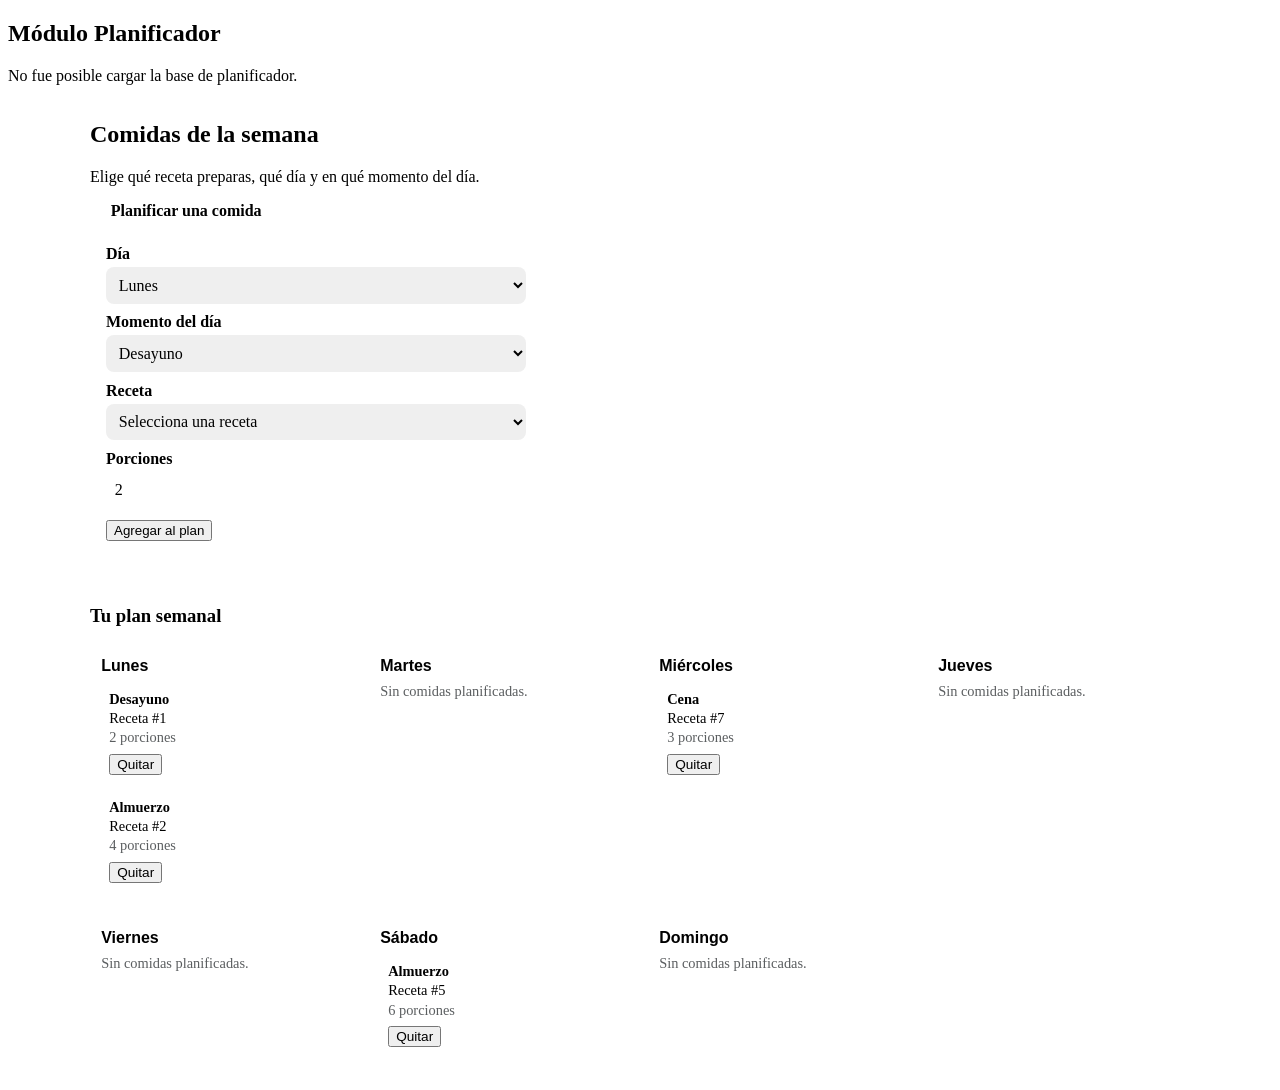
==== modulos/planificador/index.html @ 073b7c71 "feat(planificador): HU comida planificada con mock y servicio" ====
<!doctype html>
<html lang="es">
<head>
  <meta charset="utf-8">
  <meta name="viewport" content="width=device-width, initial-scale=1">
  <title>Sazón · Planificador</title>
  <link rel="stylesheet" href="../../assets/css/sazon.css">
  <link rel="stylesheet" href="planificador.css">
</head>
<body>
  <header data-layout="header"></header>
  <main class="contenedor pagina-modulo">
    <section class="bloque-modulo">
      <h1>Módulo Planificador</h1>
      <div id="planificador-estado" class="mensaje-estado" role="status"></div>
    </section>

    <!-- ===== G5-COM · ComidaPlanificada · inicio ===== -->
    <section class="bloque-modulo planificador" aria-labelledby="tituloComidas">
      <h2 id="tituloComidas">Comidas de la semana</h2>
      <p>Elige qué receta preparas, qué día y en qué momento del día.</p>

      <form id="formComida" class="planificador-form" novalidate>
        <fieldset>
          <legend>Planificar una comida</legend>

          <label for="diaSemana">Día</label>
          <select id="diaSemana" name="díaSemana" required></select>

          <label for="tipoComida">Momento del día</label>
          <select id="tipoComida" name="tipoComida" required></select>

          <label for="idReceta">Receta</label>
          <select id="idReceta" name="idReceta" required>
            <option value="">Selecciona una receta</option>
          </select>

          <label for="porciones">Porciones</label>
          <input id="porciones" name="porciones" type="number" min="1" max="20" value="2" required>

          <button type="submit">Agregar al plan</button>
          <p id="mensaje" class="planificador-mensaje" role="status" aria-live="polite"></p>
        </fieldset>
      </form>

      <h3 id="tituloSemana">Tu plan semanal</h3>
      <div id="semana" class="semana" aria-labelledby="tituloSemana"></div>
    </section>
    <!-- ===== G5-COM · ComidaPlanificada · fin ===== -->
  </main>
  <footer data-layout="footer"></footer>
  <script src="../../services/api.config.js"></script>
  <script src="../../assets/js/layout.js"></script>
  <script src="../../data/recetas.js"></script>
  <script src="../../data/planificador.js"></script>
  <script src="servicio.js"></script>
  <script src="comidaplanificada.servicio.js"></script>
  <script src="index.js"></script>
</body>
</html>
---- modulos/planificador/planificador.css ----
/* ===== G5-COM · ComidaPlanificada · inicio ===== */
.planificador {
  max-width: 1100px;
  margin: 0 auto;
  padding: 1rem;
}

.planificador-form fieldset {
  border: 1px solid var(--linea);
  border-radius: 10px;
  padding: 1rem;
  margin: 1rem 0;
  background: #fff;
  max-width: 420px;
}

.planificador-form legend {
  padding: 0 0.3rem;
  font-weight: 700;
}

.planificador-form label {
  display: block;
  margin: 0.6rem 0 0.25rem;
  font-weight: 600;
}

.planificador-form input,
.planificador-form select {
  width: 100%;
  border: 1px solid var(--linea);
  border-radius: 8px;
  padding: 0.55rem;
  font: inherit;
}

.planificador-form button {
  margin-top: 0.8rem;
}

.planificador-mensaje {
  min-height: 1.2rem;
  margin: 0.6rem 0 0;
  font-size: 0.9rem;
  color: var(--verde);
}

.planificador-mensaje-error {
  color: #b3261e;
}

.semana {
  display: grid;
  grid-template-columns: repeat(auto-fit, minmax(220px, 1fr));
  gap: 1rem;
  margin-top: 1rem;
}

.dia-card {
  background: #fff;
  border: 1px solid var(--linea);
  border-top: 4px solid var(--verde);
  border-radius: 10px;
  padding: 0.7rem;
}

.dia-card h3 {
  margin: 0 0 0.5rem;
  font-family: "Poppins", sans-serif;
  font-size: 1rem;
}

.dia-vacio {
  margin: 0;
  font-size: 0.9rem;
  color: #5b5e60;
}

.comidas-lista {
  list-style: none;
  margin: 0;
  padding: 0;
  display: grid;
  gap: 0.5rem;
}

.comida-item {
  display: grid;
  gap: 0.15rem;
  padding: 0.5rem;
  background: var(--crema-2);
  border-radius: 8px;
  font-size: 0.9rem;
}

.comida-porciones {
  color: #5b5e60;
}

.comida-quitar {
  justify-self: start;
  margin-top: 0.3rem;
  font-size: 0.85rem;
}

/* ===== G5-COM · ComidaPlanificada · fin ===== */
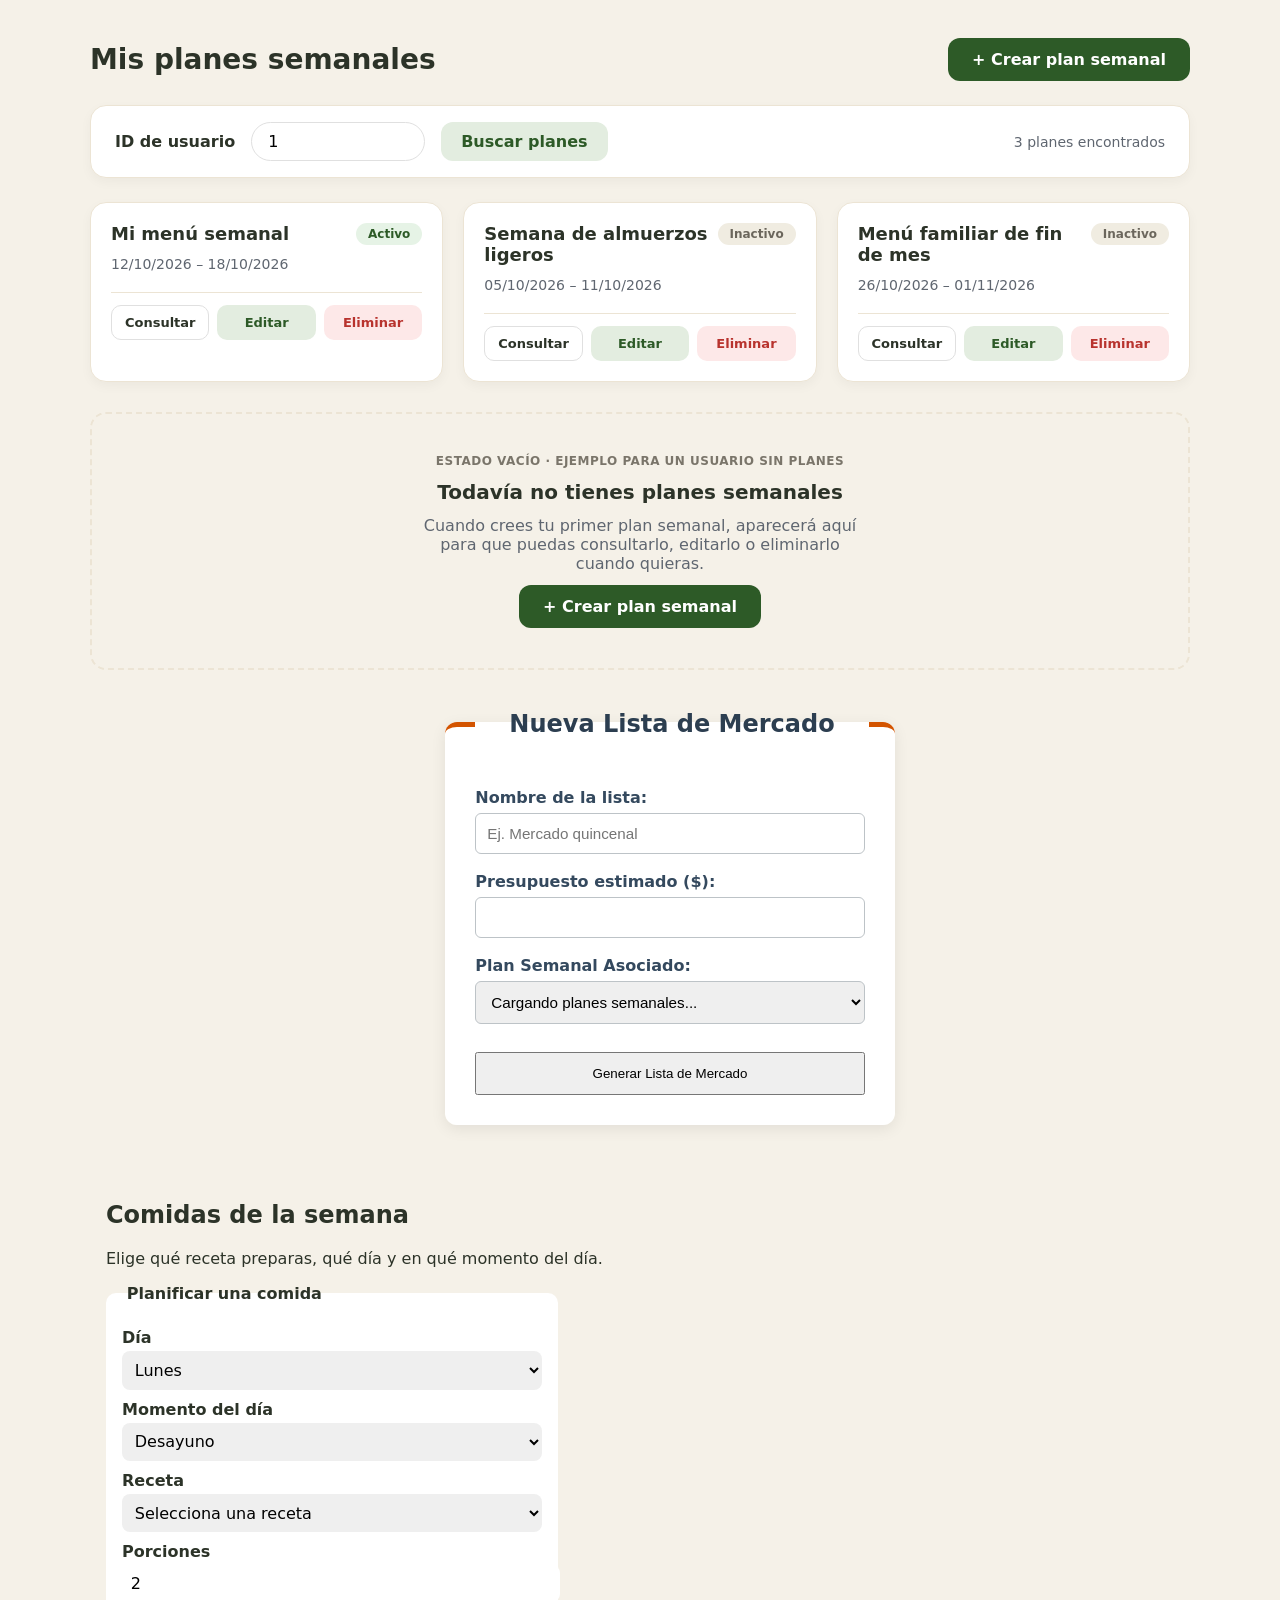
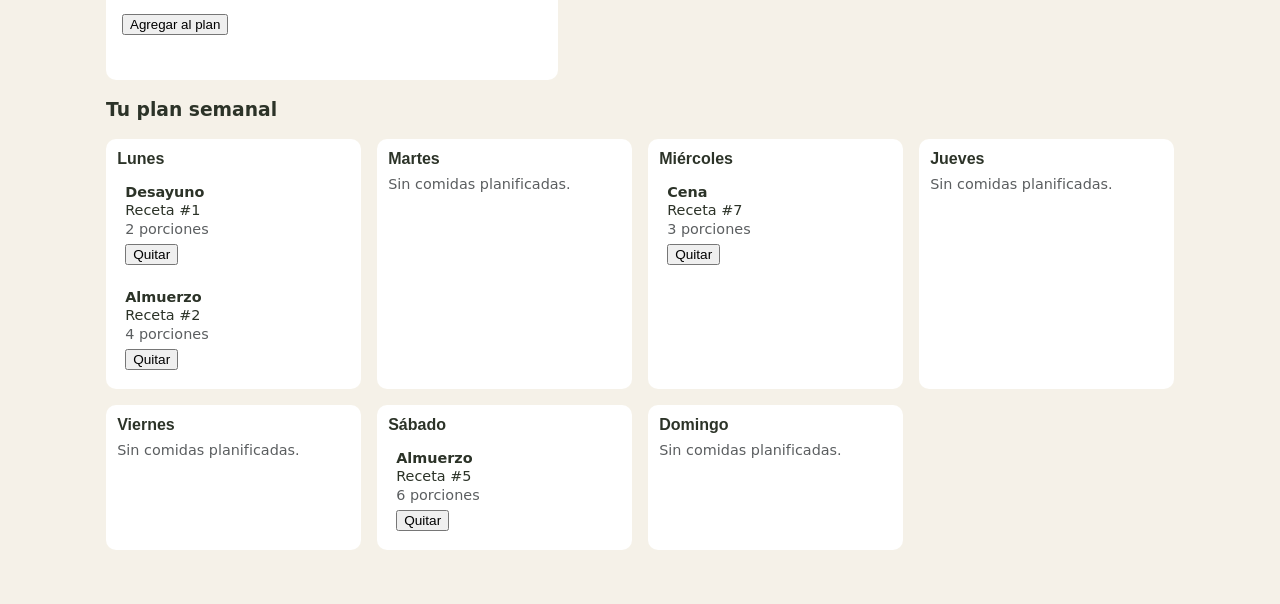
==== commit 9b237b58: "Merge remote-tracking branch 'origin/develop' into feature/planificador/hu-g5-com-f01-comida-planifi" ====
--- a/modulos/planificador/index.html
+++ b/modulos/planificador/index.html
@@ -1,19 +1,121 @@
-<!doctype html>
+<!DOCTYPE html>
 <html lang="es">
 <head>
-  <meta charset="utf-8">
-  <meta name="viewport" content="width=device-width, initial-scale=1">
+  <meta charset="UTF-8">
+  <meta name="viewport" content="width=device-width, initial-scale=1.0">
   <title>Sazón · Planificador</title>
   <link rel="stylesheet" href="../../assets/css/sazon.css">
   <link rel="stylesheet" href="planificador.css">
+  <link rel="stylesheet" href="PlanSemanal.css">
 </head>
 <body>
   <header data-layout="header"></header>
-  <main class="contenedor pagina-modulo">
-    <section class="bloque-modulo">
-      <h1>Módulo Planificador</h1>
-      <div id="planificador-estado" class="mensaje-estado" role="status"></div>
+
+  <main class="contenedor pagina-modulo planificador-pagina">
+    <div class="planificador-encabezado">
+      <h1>Mis planes semanales</h1>
+      <button id="planificador-btn-crear" class="btn btn-primario planificador-btn-primario" type="button">
+        + Crear plan semanal
+      </button>
+    </div>
+
+    <!-- Filtro por ID de usuario (listarPorIdUsuario) -->
+    <form id="planificador-form-filtro" class="bloque-modulo planificador-filtro" novalidate>
+      <fieldset class="planificador-fieldset">
+        <legend class="planificador-solo-lectores">Buscar planes por usuario</legend>
+        <div class="planificador-filtro-fila">
+          <label for="planificador-filtro-idusuario" class="planificador-filtro-etiqueta">ID de usuario</label>
+          <input
+            id="planificador-filtro-idusuario"
+            name="idUsuario"
+            type="number"
+            min="1"
+            step="1"
+            value="1"
+            placeholder="Ej: 1"
+            aria-describedby="planificador-error-filtro"
+          />
+          <button id="planificador-btn-buscar" class="btn planificador-btn-buscar" type="submit">Buscar planes</button>
+          <span id="planificador-contador" class="planificador-contador" role="status"></span>
+        </div>
+        <p id="planificador-error-filtro" class="planificador-error" role="alert"></p>
+      </fieldset>
+    </form>
+
+    <!-- Lista de planes -->
+    <div id="planificador-lista" class="planificador-grid"></div>
+
+    <!-- Estado vacío -->
+    <section id="planificador-vacio" class="bloque-modulo planificador-estado-vacio" aria-labelledby="planificador-vacio-titulo">
+      <span class="planificador-estado-vacio-etiqueta">ESTADO VACÍO · EJEMPLO PARA UN USUARIO SIN PLANES</span>
+      <h2 id="planificador-vacio-titulo" class="planificador-estado-vacio-titulo">Todavía no tienes planes semanales</h2>
+      <p>
+        Cuando crees tu primer plan semanal, aparecerá aquí para que puedas
+        consultarlo, editarlo o eliminarlo cuando quieras.
+      </p>
+      <button id="planificador-btn-crear-vacio" class="btn btn-primario planificador-btn-primario" type="button">
+        + Crear plan semanal
+      </button>
     </section>
+    <!-- ===== G5-LIS · inicio ===== -->
+
+<section class="bloque-modulo listamercado-contenedor">
+
+    <form id="listamercado-form">
+
+        <fieldset class="listamercado-fieldset">
+
+            <legend class="listamercado-legend">Nueva Lista de Mercado</legend>
+
+
+
+            <div class="listamercado-grupo-form">
+
+                <label for="listamercado-nombre" class="listamercado-label">Nombre de la lista:</label>
+
+                <input type="text" id="listamercado-nombre" name="nombre" required placeholder="Ej. Mercado quincenal" class="listamercado-input">
+
+            </div>
+
+
+
+            <div class="listamercado-grupo-form">
+
+                <label for="listamercado-presupuesto" class="listamercado-label">Presupuesto estimado ($):</label>
+
+                <input type="number" id="listamercado-presupuesto" name="presupuesto" required min="0" step="1000" class="listamercado-input">
+
+            </div>
+
+
+
+            <div class="listamercado-grupo-form">
+
+                <label for="listamercado-idPlanSemanal" class="listamercado-label">Plan Semanal Asociado:</label>
+
+                <select id="listamercado-idPlanSemanal" name="idPlanSemanal" required class="listamercado-select">
+
+                    <option value="">Cargando planes semanales...</option>
+
+                </select>
+
+            </div>
+
+
+
+            <button type="submit" class="btn btn-primario listamercado-btn">Generar Lista de Mercado</button>
+
+        </fieldset>
+
+    </form>
+
+    
+
+    <div id="listamercado-mensaje" class="listamercado-oculto"></div>
+
+</section>
+
+<!-- ===== G5-LIS · fin ===== --> 
 
     <!-- ===== G5-COM · ComidaPlanificada · inicio ===== -->
     <section class="bloque-modulo planificador" aria-labelledby="tituloComidas">
@@ -47,8 +149,102 @@
       <div id="semana" class="semana" aria-labelledby="tituloSemana"></div>
     </section>
     <!-- ===== G5-COM · ComidaPlanificada · fin ===== -->
+
+    <!-- Crear / editar plan -->
+    <dialog id="planificador-modal-plan" class="planificador-modal" aria-labelledby="planificador-modal-titulo">
+      <form id="planificador-form-plan" novalidate>
+        <h2 id="planificador-modal-titulo" class="planificador-modal-titulo">Crear plan semanal</h2>
+        <input type="hidden" id="planificador-id" name="id" />
+
+        <fieldset class="planificador-fieldset">
+          <legend class="planificador-legend">Datos del plan semanal</legend>
+
+          <div class="planificador-grupo">
+            <label for="planificador-idusuario">ID de usuario <span aria-hidden="true">*</span></label>
+            <input
+              id="planificador-idusuario"
+              name="idUsuario"
+              type="number"
+              min="1"
+              step="1"
+              placeholder="Ej: 1"
+              required
+              aria-describedby="planificador-error-idusuario"
+            />
+            <p id="planificador-error-idusuario" class="planificador-error" role="alert"></p>
+          </div>
+
+          <div class="planificador-grupo">
+            <label for="planificador-nombre">Nombre del plan <span aria-hidden="true">*</span></label>
+            <input
+              id="planificador-nombre"
+              name="nombre"
+              type="text"
+              placeholder="Ej: Mi menú semanal"
+              required
+              aria-describedby="planificador-error-nombre"
+            />
+            <p id="planificador-error-nombre" class="planificador-error" role="alert"></p>
+          </div>
+
+          <div class="planificador-fila">
+            <div class="planificador-grupo">
+              <label for="planificador-fecha-inicio">Fecha de inicio <span aria-hidden="true">*</span></label>
+              <input
+                id="planificador-fecha-inicio"
+                name="fechaInicio"
+                type="date"
+                required
+                aria-describedby="planificador-error-fecha-inicio"
+              />
+              <p id="planificador-error-fecha-inicio" class="planificador-error" role="alert"></p>
+            </div>
+            <div class="planificador-grupo">
+              <label for="planificador-fecha-fin">Fecha de finalización <span aria-hidden="true">*</span></label>
+              <input
+                id="planificador-fecha-fin"
+                name="fechaFin"
+                type="date"
+                required
+                aria-describedby="planificador-error-fecha-fin"
+              />
+              <p id="planificador-error-fecha-fin" class="planificador-error" role="alert"></p>
+            </div>
+          </div>
+
+          <div class="planificador-grupo">
+            <label for="planificador-activo">Estado del plan <span aria-hidden="true">*</span></label>
+            <select id="planificador-activo" name="activo" required aria-describedby="planificador-error-activo">
+              <option value="true">Activo</option>
+              <option value="false">Inactivo</option>
+            </select>
+            <p id="planificador-error-activo" class="planificador-error" role="alert"></p>
+          </div>
+        </fieldset>
+
+        <div class="planificador-modal-acciones">
+          <button id="planificador-btn-cancelar" class="btn planificador-btn-secundario" type="button">Cancelar</button>
+          <button id="planificador-btn-guardar" class="btn btn-primario planificador-btn-primario" type="submit">Guardar plan</button>
+        </div>
+      </form>
+    </dialog>
+
+    <!-- Consultar plan -->
+    <dialog id="planificador-modal-detalle" class="planificador-modal" aria-labelledby="planificador-modal-detalle-titulo">
+      <h2 id="planificador-modal-detalle-titulo" class="planificador-modal-titulo">Detalle del plan semanal</h2>
+      <dl id="planificador-detalle" class="planificador-detalle"></dl>
+      <div class="planificador-modal-acciones">
+        <button id="planificador-btn-cerrar-detalle" class="btn planificador-btn-secundario" type="button">Cerrar</button>
+      </div>
+    </dialog>
+
+    <!-- Mensajes -->
+    <div id="planificador-mensaje-exito" class="planificador-alerta-exito" role="status" aria-live="polite"></div>
+    <div id="planificador-mensaje-error" class="planificador-alerta-error" role="alert"></div>
   </main>
+
   <footer data-layout="footer"></footer>
+
   <script src="../../services/api.config.js"></script>
   <script src="../../assets/js/layout.js"></script>
   <script src="../../data/recetas.js"></script>
--- a/modulos/planificador/planificador.css
+++ b/modulos/planificador/planificador.css
@@ -103,4 +103,100 @@
   font-size: 0.85rem;
 }
 
-/* ===== G5-COM · ComidaPlanificada · fin ===== */+/* ===== G5-COM · ComidaPlanificada · fin ===== */
+
+/* ===== G5-LIS · inicio ===== */
+
+.listamercado-contenedor {
+    display: flex;
+    justify-content: center;
+    align-items: center;
+    padding: 40px 20px;
+}
+
+.listamercado-fieldset {
+    background: #ffffff;
+    padding: 30px;
+    border-radius: 12px;
+    box-shadow: 0 4px 15px rgba(0, 0, 0, 0.08);
+    width: 100%;
+    max-width: 450px;
+    border-top: 5px solid #d35400;
+    border-left: none;
+    border-right: none;
+    border-bottom: none;
+    margin: 0 auto;
+}
+
+.listamercado-legend {
+    color: #2c3e50;
+    font-size: 1.5rem;
+    font-weight: bold;
+    text-align: center;
+    margin-bottom: 20px;
+    width: 100%;
+}
+
+.listamercado-grupo-form {
+    margin-bottom: 18px;
+}
+
+.listamercado-label {
+    display: block;
+    font-weight: 600;
+    margin-bottom: 6px;
+    color: #34495e;
+}
+
+.listamercado-input, 
+.listamercado-select {
+    width: 100%;
+    padding: 11px;
+    border: 1px solid #bdc3c7;
+    border-radius: 6px;
+    box-sizing: border-box;
+    font-size: 0.95rem;
+}
+
+.listamercado-input:focus, 
+.listamercado-select:focus {
+    border-color: #d35400;
+    outline: none;
+}
+
+.listamercado-btn {
+    width: 100%;
+    padding: 12px;
+    margin-top: 10px;
+    /* El color y fondo base lo pone sazon.css con .btn-primario, aquí controlamos el ancho */
+}
+
+.listamercado-alerta-exito {
+    margin-top: 20px;
+    padding: 12px;
+    background-color: #d4edda;
+    color: #155724;
+    border: 1px solid #c3e6cb;
+    border-radius: 6px;
+    text-align: center;
+    font-weight: 600;
+    font-size: 0.9rem;
+}
+
+.listamercado-alerta-error {
+    margin-top: 20px;
+    padding: 12px;
+    background-color: #f8d7da;
+    color: #721c24;
+    border: 1px solid #f5c6cb;
+    border-radius: 6px;
+    text-align: center;
+    font-weight: 600;
+    font-size: 0.9rem;
+}
+
+.listamercado-oculto {
+    display: none;
+}
+
+/* ===== G5-LIS · fin ===== */
--- a/modulos/planificador/PlanSemanal.css
+++ b/modulos/planificador/PlanSemanal.css
@@ -0,0 +1,339 @@
+/* Planificador · Mis planes semanales
+   Todas las clases e ids del módulo llevan el prefijo "planificador-". */
+
+:root {
+  --pl-verde: #2d5a27;
+  --pl-verde-hover: #22441e;
+  --pl-verde-claro: #e3ede0;
+  --pl-crema: #f5f1e8;
+  --pl-blanco: #ffffff;
+  --pl-borde-tarjeta: #ece4d4;
+  --pl-gris-borde: #e0e0e0;
+
+  --pl-texto: #2c3328;
+  --pl-texto-secundario: #5f6670;
+  --pl-texto-tenue: #7a756a;
+
+  --pl-activo-bg: #e6f3e6;
+  --pl-activo-texto: #2d5a27;
+  --pl-inactivo-bg: #f0ece1;
+  --pl-inactivo-texto: #6b665c;
+
+  --pl-eliminar-bg: #fde8e8;
+  --pl-eliminar-texto: #b8332e;
+  --pl-error: #b3402f;
+
+  --pl-radio-boton: 12px;
+  --pl-radio-tarjeta: 16px;
+  --pl-sombra: 0 4px 12px rgba(0, 0, 0, 0.04);
+}
+
+body {
+  background-color: var(--pl-crema);
+  font-family: system-ui, -apple-system, "Segoe UI", sans-serif;
+  color: var(--pl-texto);
+}
+
+.planificador-pagina {
+  max-width: 1100px;
+  margin: 0 auto;
+  padding: 30px 20px;
+}
+
+.planificador-solo-lectores {
+  position: absolute;
+  width: 1px;
+  height: 1px;
+  margin: -1px;
+  padding: 0;
+  overflow: hidden;
+  clip: rect(0, 0, 0, 0);
+  white-space: nowrap;
+  border: 0;
+}
+
+.planificador-fieldset {
+  border: 0;
+  margin: 0;
+  padding: 0;
+  min-width: 0;
+}
+
+/* Encabezado */
+.planificador-encabezado {
+  display: flex;
+  justify-content: space-between;
+  align-items: center;
+  flex-wrap: wrap;
+  gap: 12px;
+  margin-bottom: 24px;
+}
+
+.planificador-encabezado h1 {
+  margin: 0;
+  font-size: 28px;
+  font-weight: 700;
+}
+
+/* Botones */
+.planificador-btn-primario {
+  background: var(--pl-verde);
+  color: var(--pl-blanco);
+  border: none;
+  padding: 12px 24px;
+  border-radius: var(--pl-radio-boton);
+  font: inherit;
+  font-weight: 600;
+  cursor: pointer;
+}
+.planificador-btn-primario:hover { background: var(--pl-verde-hover); }
+
+.planificador-btn-secundario {
+  background: var(--pl-blanco);
+  color: var(--pl-texto-secundario);
+  border: 1px solid var(--pl-gris-borde);
+  padding: 12px 24px;
+  border-radius: var(--pl-radio-boton);
+  font: inherit;
+  font-weight: 600;
+  cursor: pointer;
+}
+
+.planificador-btn-buscar {
+  background: var(--pl-verde-claro);
+  color: var(--pl-verde);
+  border: none;
+  padding: 10px 20px;
+  border-radius: var(--pl-radio-boton);
+  font: inherit;
+  font-weight: 600;
+  cursor: pointer;
+}
+
+.planificador-pagina button:focus-visible,
+.planificador-pagina input:focus-visible,
+.planificador-pagina select:focus-visible,
+.planificador-modal button:focus-visible,
+.planificador-modal input:focus-visible,
+.planificador-modal select:focus-visible {
+  outline: 3px solid #1f6feb;
+  outline-offset: 2px;
+}
+
+/* Filtro por usuario */
+.planificador-filtro {
+  background: var(--pl-blanco);
+  border: 1px solid var(--pl-borde-tarjeta);
+  border-radius: var(--pl-radio-tarjeta);
+  padding: 16px 24px;
+  margin-bottom: 24px;
+  box-shadow: var(--pl-sombra);
+}
+
+.planificador-filtro-fila {
+  display: flex;
+  align-items: center;
+  flex-wrap: wrap;
+  gap: 16px;
+}
+
+.planificador-filtro-etiqueta { font-weight: 700; }
+
+.planificador-filtro input[type="number"] {
+  border: 1px solid var(--pl-gris-borde);
+  padding: 9px 16px;
+  border-radius: 20px;
+  font: inherit;
+  width: 140px;
+}
+
+.planificador-contador {
+  margin-left: auto;
+  color: var(--pl-texto-secundario);
+  font-size: 14px;
+}
+
+/* Tarjetas */
+.planificador-grid {
+  display: grid;
+  grid-template-columns: repeat(3, minmax(0, 1fr));
+  gap: 20px;
+  margin-bottom: 30px;
+}
+
+.planificador-tarjeta {
+  background: var(--pl-blanco);
+  border: 1px solid var(--pl-borde-tarjeta);
+  border-radius: var(--pl-radio-tarjeta);
+  padding: 20px;
+  box-shadow: var(--pl-sombra);
+  position: relative;
+  display: flex;
+  flex-direction: column;
+  gap: 12px;
+}
+
+.planificador-estado {
+  position: absolute;
+  top: 20px;
+  right: 20px;
+  padding: 4px 12px;
+  border-radius: 20px;
+  font-size: 12px;
+  font-weight: 600;
+}
+.planificador-estado-activo { background: var(--pl-activo-bg); color: var(--pl-activo-texto); }
+.planificador-estado-inactivo { background: var(--pl-inactivo-bg); color: var(--pl-inactivo-texto); }
+
+.planificador-tarjeta-nombre {
+  margin: 0;
+  font-size: 18px;
+  font-weight: 700;
+  padding-right: 80px;
+}
+
+.planificador-tarjeta-fechas {
+  margin: 0;
+  font-size: 14px;
+  color: var(--pl-texto-secundario);
+}
+
+.planificador-tarjeta-acciones {
+  display: grid;
+  grid-template-columns: repeat(3, minmax(0, 1fr));
+  gap: 8px;
+  margin-top: 8px;
+  padding-top: 12px;
+  border-top: 1px solid var(--pl-borde-tarjeta);
+}
+
+.planificador-btn-accion {
+  border: 1px solid transparent;
+  padding: 9px 8px;
+  border-radius: 10px;
+  font: inherit;
+  font-size: 13px;
+  font-weight: 600;
+  cursor: pointer;
+  text-align: center;
+}
+.planificador-btn-consultar { background: var(--pl-blanco); border-color: var(--pl-gris-borde); color: var(--pl-texto); }
+.planificador-btn-editar { background: var(--pl-verde-claro); color: var(--pl-verde); }
+.planificador-btn-eliminar { background: var(--pl-eliminar-bg); color: var(--pl-eliminar-texto); }
+
+/* Estado vacío */
+.planificador-estado-vacio {
+  background: transparent;
+  border: 2px dashed var(--pl-borde-tarjeta);
+  border-radius: var(--pl-radio-tarjeta);
+  padding: 40px 20px;
+  text-align: center;
+  display: flex;
+  flex-direction: column;
+  align-items: center;
+  gap: 12px;
+}
+.planificador-estado-vacio p { margin: 0; max-width: 460px; color: var(--pl-texto-secundario); }
+.planificador-estado-vacio-titulo { margin: 0; font-size: 20px; font-weight: 700; }
+.planificador-estado-vacio-etiqueta {
+  font-size: 12px;
+  font-weight: 700;
+  color: var(--pl-texto-tenue);
+  letter-spacing: 0.5px;
+}
+
+/* Modales (<dialog>) */
+.planificador-modal {
+  border: 0;
+  border-radius: var(--pl-radio-tarjeta);
+  padding: 30px;
+  width: calc(100% - 32px);
+  max-width: 480px;
+  color: var(--pl-texto);
+  background: var(--pl-blanco);
+}
+.planificador-modal::backdrop { background: rgba(0, 0, 0, 0.4); }
+
+.planificador-modal-titulo { margin: 0 0 16px; font-size: 22px; }
+.planificador-legend {
+  padding: 0;
+  margin-bottom: 12px;
+  font-size: 13px;
+  font-weight: 700;
+  letter-spacing: 0.5px;
+  text-transform: uppercase;
+  color: var(--pl-texto-secundario);
+}
+
+.planificador-grupo { display: flex; flex-direction: column; gap: 6px; margin-bottom: 14px; min-width: 0; }
+.planificador-grupo label { font-weight: 700; font-size: 14px; }
+.planificador-grupo input,
+.planificador-grupo select {
+  font: inherit;
+  padding: 10px 12px;
+  border: 1px solid var(--pl-gris-borde);
+  border-radius: var(--pl-radio-boton);
+  background: var(--pl-blanco);
+  color: var(--pl-texto);
+  min-width: 0;
+}
+.planificador-grupo [aria-invalid="true"] { border: 1.5px solid var(--pl-error); background: #fff8f6; }
+
+.planificador-fila { display: grid; grid-template-columns: repeat(2, minmax(0, 1fr)); gap: 16px; }
+
+.planificador-error {
+  margin: 0;
+  min-height: 0;
+  font-size: 13px;
+  color: var(--pl-error);
+}
+.planificador-filtro .planificador-error:not(:empty) { margin-top: 8px; }
+
+.planificador-modal-acciones {
+  display: flex;
+  justify-content: flex-end;
+  gap: 12px;
+  margin-top: 8px;
+  padding-top: 16px;
+  border-top: 1px solid var(--pl-borde-tarjeta);
+}
+
+/* Detalle */
+.planificador-detalle { margin: 0; }
+.planificador-detalle-fila {
+  display: flex;
+  justify-content: space-between;
+  gap: 16px;
+  padding: 10px 0;
+  border-bottom: 1px solid var(--pl-borde-tarjeta);
+}
+.planificador-detalle-etiqueta { color: var(--pl-texto-secundario); }
+.planificador-detalle-valor { margin: 0; font-weight: 700; text-align: right; }
+
+/* Mensajes */
+.planificador-alerta-exito,
+.planificador-alerta-error {
+  position: fixed;
+  bottom: 20px;
+  left: 50%;
+  transform: translateX(-50%);
+  color: var(--pl-blanco);
+  padding: 10px 20px;
+  border-radius: 10px;
+  display: none;
+  z-index: 1100;
+}
+.planificador-alerta-exito { background: var(--pl-verde); }
+.planificador-alerta-error { background: var(--pl-eliminar-texto); }
+.planificador-alerta-exito.planificador-visible,
+.planificador-alerta-error.planificador-visible { display: block; }
+
+/* Responsivo */
+@media (max-width: 900px) {
+  .planificador-grid { grid-template-columns: repeat(2, minmax(0, 1fr)); }
+}
+@media (max-width: 600px) {
+  .planificador-grid { grid-template-columns: minmax(0, 1fr); }
+  .planificador-contador { margin-left: 0; width: 100%; }
+  .planificador-fila { grid-template-columns: minmax(0, 1fr); gap: 0; }
+}
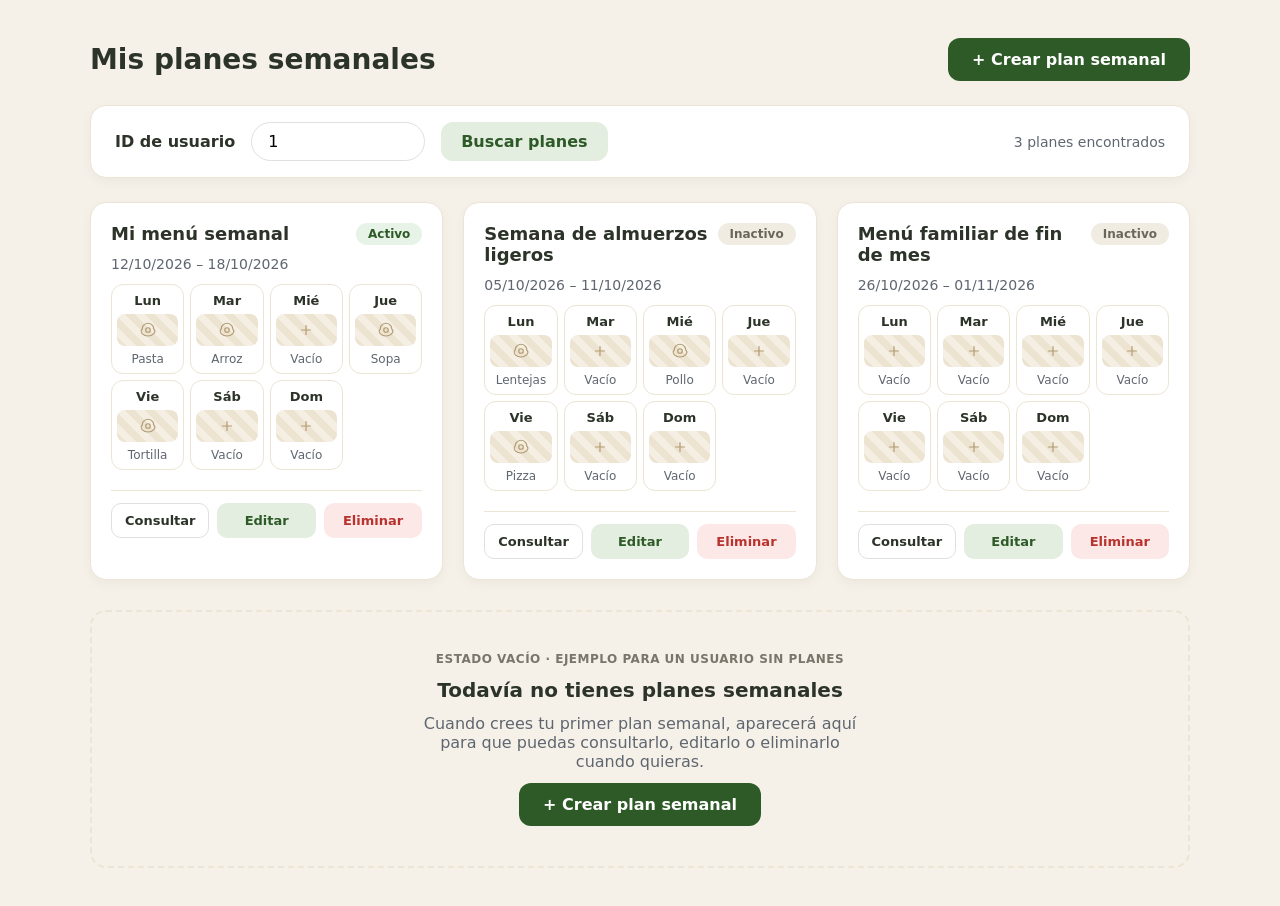
==== commit 4a5a3103: "fix: Se arreglan las consultas por id, tambien se hizo modificaciones en los planes semanales, agreg" ====
--- a/modulos/planificador/index.html
+++ b/modulos/planificador/index.html
@@ -5,7 +5,6 @@
   <meta name="viewport" content="width=device-width, initial-scale=1.0">
   <title>Sazón · Planificador</title>
   <link rel="stylesheet" href="../../assets/css/sazon.css">
-  <link rel="stylesheet" href="planificador.css">
   <link rel="stylesheet" href="PlanSemanal.css">
 </head>
 <body>
@@ -57,98 +56,6 @@
         + Crear plan semanal
       </button>
     </section>
-    <!-- ===== G5-LIS · inicio ===== -->
-
-<section class="bloque-modulo listamercado-contenedor">
-
-    <form id="listamercado-form">
-
-        <fieldset class="listamercado-fieldset">
-
-            <legend class="listamercado-legend">Nueva Lista de Mercado</legend>
-
-
-
-            <div class="listamercado-grupo-form">
-
-                <label for="listamercado-nombre" class="listamercado-label">Nombre de la lista:</label>
-
-                <input type="text" id="listamercado-nombre" name="nombre" required placeholder="Ej. Mercado quincenal" class="listamercado-input">
-
-            </div>
-
-
-
-            <div class="listamercado-grupo-form">
-
-                <label for="listamercado-presupuesto" class="listamercado-label">Presupuesto estimado ($):</label>
-
-                <input type="number" id="listamercado-presupuesto" name="presupuesto" required min="0" step="1000" class="listamercado-input">
-
-            </div>
-
-
-
-            <div class="listamercado-grupo-form">
-
-                <label for="listamercado-idPlanSemanal" class="listamercado-label">Plan Semanal Asociado:</label>
-
-                <select id="listamercado-idPlanSemanal" name="idPlanSemanal" required class="listamercado-select">
-
-                    <option value="">Cargando planes semanales...</option>
-
-                </select>
-
-            </div>
-
-
-
-            <button type="submit" class="btn btn-primario listamercado-btn">Generar Lista de Mercado</button>
-
-        </fieldset>
-
-    </form>
-
-    
-
-    <div id="listamercado-mensaje" class="listamercado-oculto"></div>
-
-</section>
-
-<!-- ===== G5-LIS · fin ===== --> 
-
-    <!-- ===== G5-COM · ComidaPlanificada · inicio ===== -->
-    <section class="bloque-modulo planificador" aria-labelledby="tituloComidas">
-      <h2 id="tituloComidas">Comidas de la semana</h2>
-      <p>Elige qué receta preparas, qué día y en qué momento del día.</p>
-
-      <form id="formComida" class="planificador-form" novalidate>
-        <fieldset>
-          <legend>Planificar una comida</legend>
-
-          <label for="diaSemana">Día</label>
-          <select id="diaSemana" name="díaSemana" required></select>
-
-          <label for="tipoComida">Momento del día</label>
-          <select id="tipoComida" name="tipoComida" required></select>
-
-          <label for="idReceta">Receta</label>
-          <select id="idReceta" name="idReceta" required>
-            <option value="">Selecciona una receta</option>
-          </select>
-
-          <label for="porciones">Porciones</label>
-          <input id="porciones" name="porciones" type="number" min="1" max="20" value="2" required>
-
-          <button type="submit">Agregar al plan</button>
-          <p id="mensaje" class="planificador-mensaje" role="status" aria-live="polite"></p>
-        </fieldset>
-      </form>
-
-      <h3 id="tituloSemana">Tu plan semanal</h3>
-      <div id="semana" class="semana" aria-labelledby="tituloSemana"></div>
-    </section>
-    <!-- ===== G5-COM · ComidaPlanificada · fin ===== -->
 
     <!-- Crear / editar plan -->
     <dialog id="planificador-modal-plan" class="planificador-modal" aria-labelledby="planificador-modal-titulo">
@@ -222,6 +129,8 @@
           </div>
         </fieldset>
 
+        <p id="planificador-error-general" class="planificador-error planificador-error-general" role="alert"></p>
+
         <div class="planificador-modal-acciones">
           <button id="planificador-btn-cancelar" class="btn planificador-btn-secundario" type="button">Cancelar</button>
           <button id="planificador-btn-guardar" class="btn btn-primario planificador-btn-primario" type="submit">Guardar plan</button>
@@ -247,10 +156,7 @@
 
   <script src="../../services/api.config.js"></script>
   <script src="../../assets/js/layout.js"></script>
-  <script src="../../data/recetas.js"></script>
-  <script src="../../data/planificador.js"></script>
   <script src="servicio.js"></script>
-  <script src="comidaplanificada.servicio.js"></script>
   <script src="index.js"></script>
 </body>
 </html>
--- a/modulos/planificador/PlanSemanal.css
+++ b/modulos/planificador/PlanSemanal.css
@@ -196,6 +196,59 @@
   margin: 0;
   font-size: 14px;
   color: var(--pl-texto-secundario);
+}
+
+/* Días de la semana (Lun a Dom): tarjeta con receta o "Vacío" */
+.planificador-dias {
+  list-style: none;
+  margin: 0;
+  padding: 0;
+  display: grid;
+  grid-template-columns: repeat(auto-fill, minmax(62px, 1fr));
+  gap: 6px;
+}
+.planificador-dia-item { min-width: 0; }
+.planificador-dia {
+  width: 100%;
+  display: flex;
+  flex-direction: column;
+  align-items: stretch;
+  gap: 6px;
+  padding: 8px 5px 7px;
+  font: inherit;
+  text-align: center;
+  background: var(--pl-blanco);
+  color: var(--pl-texto);
+  border: 1px solid var(--pl-borde-tarjeta);
+  border-radius: 12px;
+  cursor: pointer;
+}
+.planificador-dia:hover { border-color: #cdbf9f; }
+.planificador-dia-nombre { font-size: 13px; font-weight: 700; }
+.planificador-dia-zona {
+  display: flex;
+  align-items: center;
+  justify-content: center;
+  height: 32px;
+  border-radius: 8px;
+  background: repeating-linear-gradient(45deg, #ece3d1 0 7px, #f5efe3 7px 14px);
+  color: #b39b73;
+}
+.planificador-dia-icono {
+  width: 18px;
+  height: 18px;
+  fill: none;
+  stroke: currentColor;
+  stroke-width: 1.6;
+  stroke-linecap: round;
+  stroke-linejoin: round;
+}
+.planificador-dia-receta {
+  font-size: 12px;
+  color: var(--pl-texto-secundario);
+  overflow: hidden;
+  text-overflow: ellipsis;
+  white-space: nowrap;
 }
 
 .planificador-tarjeta-acciones {
@@ -337,3 +390,5 @@
   .planificador-contador { margin-left: 0; width: 100%; }
   .planificador-fila { grid-template-columns: minmax(0, 1fr); gap: 0; }
 }
+
+.planificador-error-general:not(:empty) { margin-bottom: 8px; font-weight: 600; }
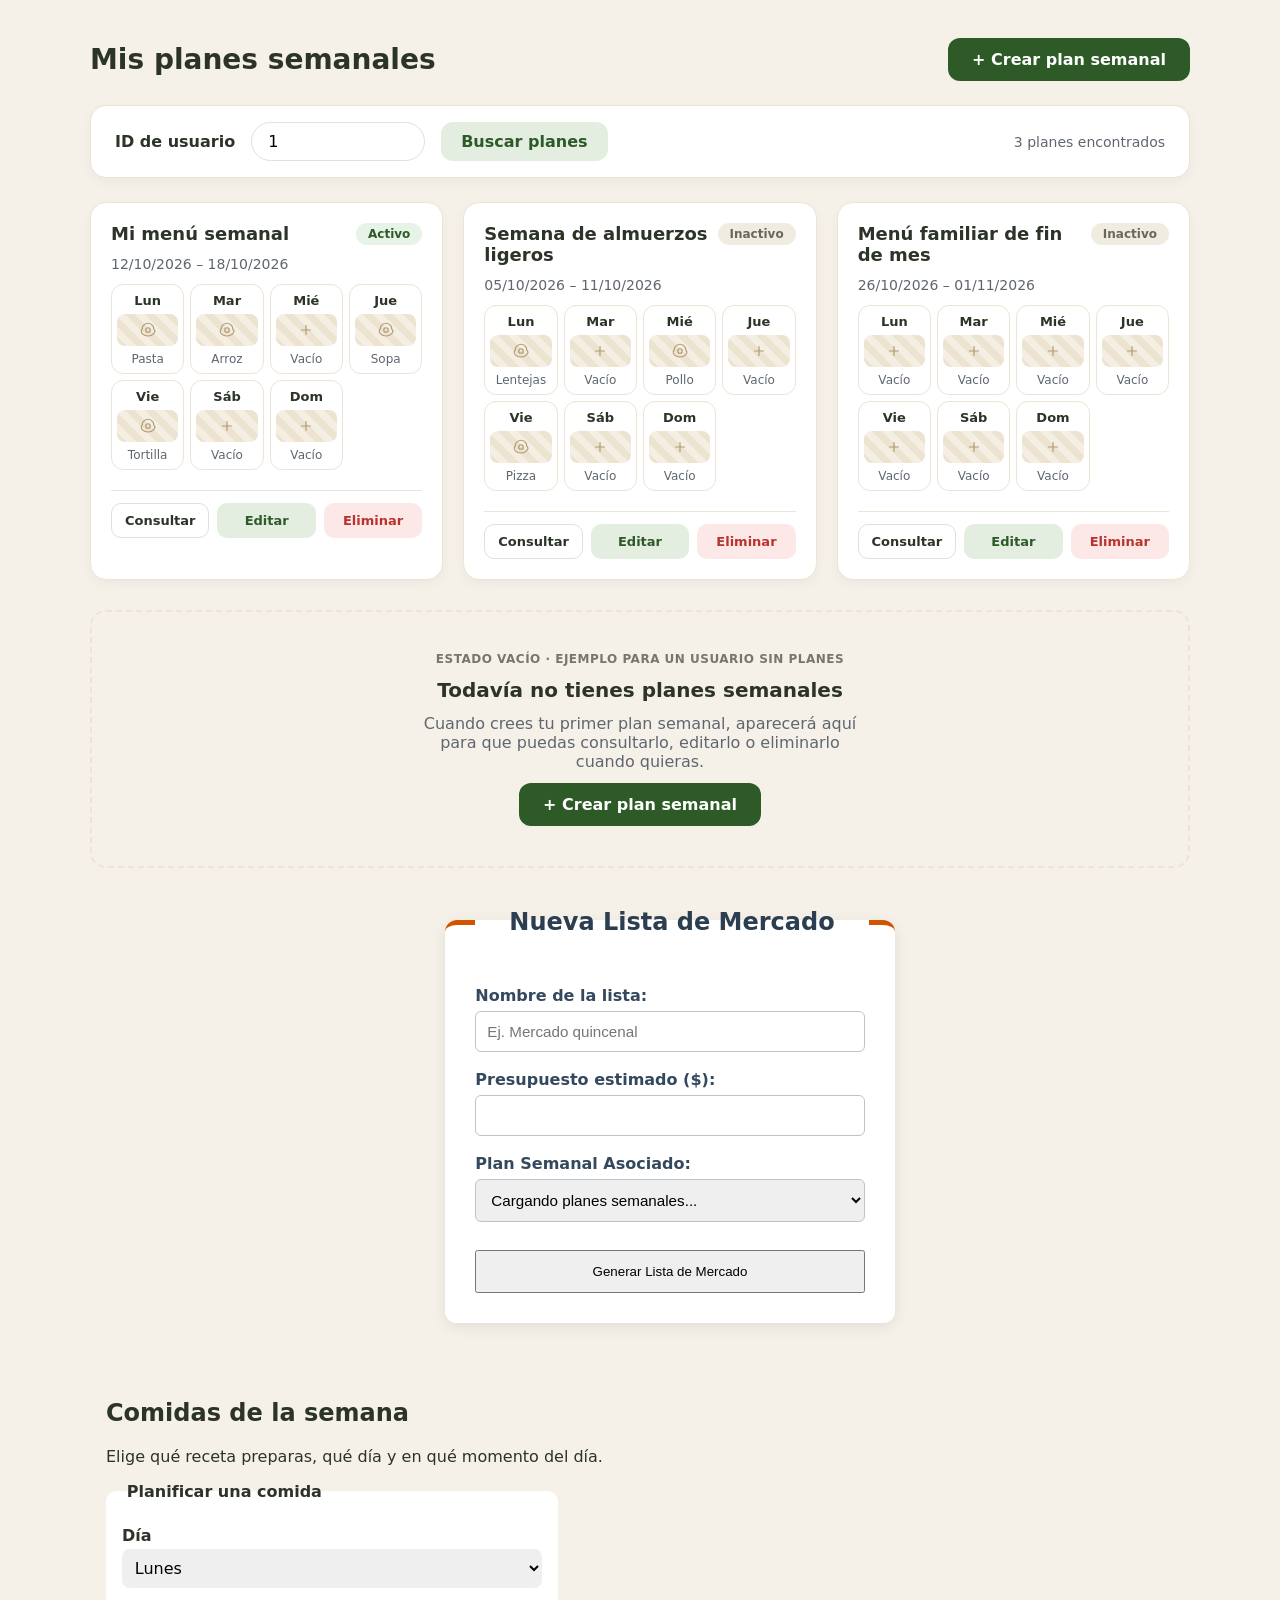
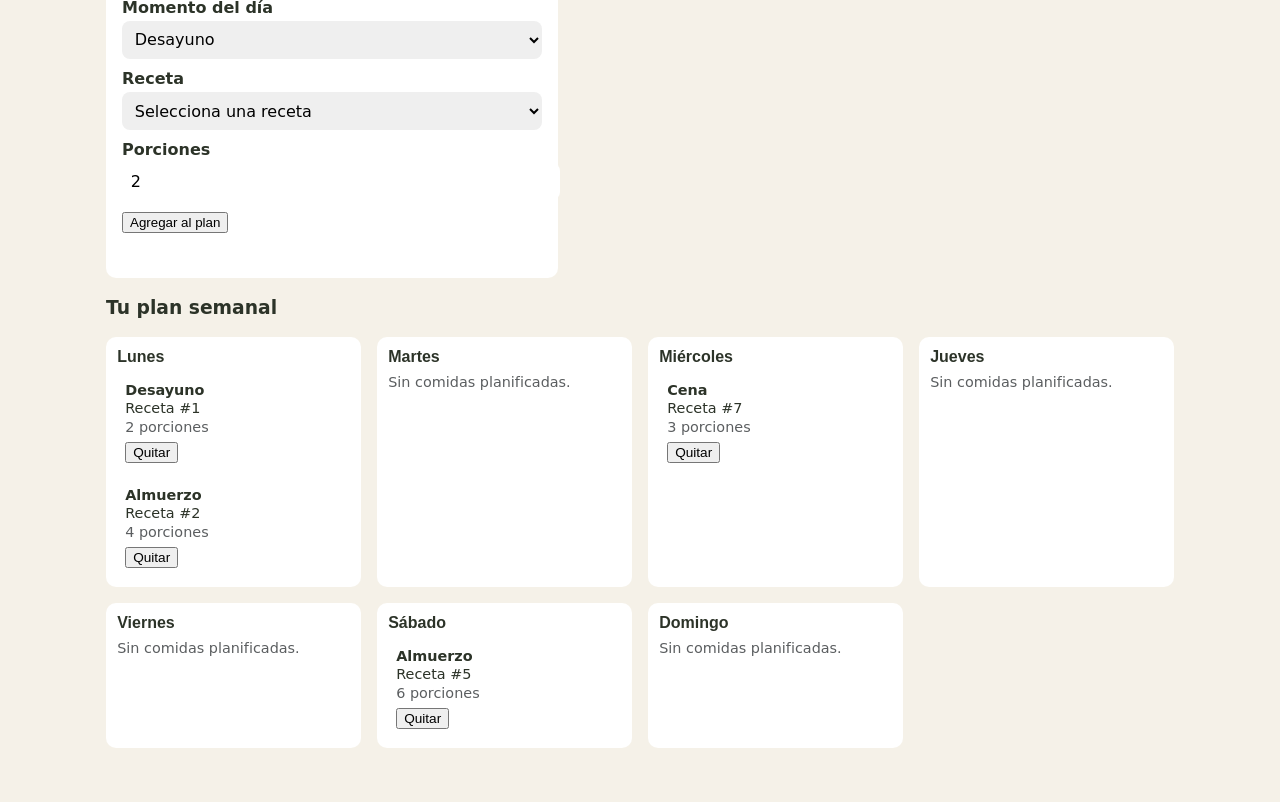
==== commit f1f3a7d7: "Merge 4a5a3103d90fd407263d9241ecf9af0e54579330 into da8a20306f8ba10a248e918d875ffb4c831eecc7" ====
--- a/modulos/planificador/index.html
+++ b/modulos/planificador/index.html
@@ -5,6 +5,7 @@
   <meta name="viewport" content="width=device-width, initial-scale=1.0">
   <title>Sazón · Planificador</title>
   <link rel="stylesheet" href="../../assets/css/sazon.css">
+  <link rel="stylesheet" href="planificador.css">
   <link rel="stylesheet" href="PlanSemanal.css">
 </head>
 <body>
@@ -56,6 +57,98 @@
         + Crear plan semanal
       </button>
     </section>
+    <!-- ===== G5-LIS · inicio ===== -->
+
+<section class="bloque-modulo listamercado-contenedor">
+
+    <form id="listamercado-form">
+
+        <fieldset class="listamercado-fieldset">
+
+            <legend class="listamercado-legend">Nueva Lista de Mercado</legend>
+
+
+
+            <div class="listamercado-grupo-form">
+
+                <label for="listamercado-nombre" class="listamercado-label">Nombre de la lista:</label>
+
+                <input type="text" id="listamercado-nombre" name="nombre" required placeholder="Ej. Mercado quincenal" class="listamercado-input">
+
+            </div>
+
+
+
+            <div class="listamercado-grupo-form">
+
+                <label for="listamercado-presupuesto" class="listamercado-label">Presupuesto estimado ($):</label>
+
+                <input type="number" id="listamercado-presupuesto" name="presupuesto" required min="0" step="1000" class="listamercado-input">
+
+            </div>
+
+
+
+            <div class="listamercado-grupo-form">
+
+                <label for="listamercado-idPlanSemanal" class="listamercado-label">Plan Semanal Asociado:</label>
+
+                <select id="listamercado-idPlanSemanal" name="idPlanSemanal" required class="listamercado-select">
+
+                    <option value="">Cargando planes semanales...</option>
+
+                </select>
+
+            </div>
+
+
+
+            <button type="submit" class="btn btn-primario listamercado-btn">Generar Lista de Mercado</button>
+
+        </fieldset>
+
+    </form>
+
+    
+
+    <div id="listamercado-mensaje" class="listamercado-oculto"></div>
+
+</section>
+
+<!-- ===== G5-LIS · fin ===== --> 
+
+    <!-- ===== G5-COM · ComidaPlanificada · inicio ===== -->
+    <section class="bloque-modulo planificador" aria-labelledby="tituloComidas">
+      <h2 id="tituloComidas">Comidas de la semana</h2>
+      <p>Elige qué receta preparas, qué día y en qué momento del día.</p>
+
+      <form id="formComida" class="planificador-form" novalidate>
+        <fieldset>
+          <legend>Planificar una comida</legend>
+
+          <label for="diaSemana">Día</label>
+          <select id="diaSemana" name="díaSemana" required></select>
+
+          <label for="tipoComida">Momento del día</label>
+          <select id="tipoComida" name="tipoComida" required></select>
+
+          <label for="idReceta">Receta</label>
+          <select id="idReceta" name="idReceta" required>
+            <option value="">Selecciona una receta</option>
+          </select>
+
+          <label for="porciones">Porciones</label>
+          <input id="porciones" name="porciones" type="number" min="1" max="20" value="2" required>
+
+          <button type="submit">Agregar al plan</button>
+          <p id="mensaje" class="planificador-mensaje" role="status" aria-live="polite"></p>
+        </fieldset>
+      </form>
+
+      <h3 id="tituloSemana">Tu plan semanal</h3>
+      <div id="semana" class="semana" aria-labelledby="tituloSemana"></div>
+    </section>
+    <!-- ===== G5-COM · ComidaPlanificada · fin ===== -->
 
     <!-- Crear / editar plan -->
     <dialog id="planificador-modal-plan" class="planificador-modal" aria-labelledby="planificador-modal-titulo">
@@ -156,7 +249,10 @@
 
   <script src="../../services/api.config.js"></script>
   <script src="../../assets/js/layout.js"></script>
+  <script src="../../data/recetas.js"></script>
+  <script src="../../data/planificador.js"></script>
   <script src="servicio.js"></script>
+  <script src="comidaplanificada.servicio.js"></script>
   <script src="index.js"></script>
 </body>
 </html>
--- a/modulos/planificador/planificador.css
+++ b/modulos/planificador/planificador.css
@@ -0,0 +1,202 @@
+/* ===== G5-COM · ComidaPlanificada · inicio ===== */
+.planificador {
+  max-width: 1100px;
+  margin: 0 auto;
+  padding: 1rem;
+}
+
+.planificador-form fieldset {
+  border: 1px solid var(--linea);
+  border-radius: 10px;
+  padding: 1rem;
+  margin: 1rem 0;
+  background: #fff;
+  max-width: 420px;
+}
+
+.planificador-form legend {
+  padding: 0 0.3rem;
+  font-weight: 700;
+}
+
+.planificador-form label {
+  display: block;
+  margin: 0.6rem 0 0.25rem;
+  font-weight: 600;
+}
+
+.planificador-form input,
+.planificador-form select {
+  width: 100%;
+  border: 1px solid var(--linea);
+  border-radius: 8px;
+  padding: 0.55rem;
+  font: inherit;
+}
+
+.planificador-form button {
+  margin-top: 0.8rem;
+}
+
+.planificador-mensaje {
+  min-height: 1.2rem;
+  margin: 0.6rem 0 0;
+  font-size: 0.9rem;
+  color: var(--verde);
+}
+
+.planificador-mensaje-error {
+  color: #b3261e;
+}
+
+.semana {
+  display: grid;
+  grid-template-columns: repeat(auto-fit, minmax(220px, 1fr));
+  gap: 1rem;
+  margin-top: 1rem;
+}
+
+.dia-card {
+  background: #fff;
+  border: 1px solid var(--linea);
+  border-top: 4px solid var(--verde);
+  border-radius: 10px;
+  padding: 0.7rem;
+}
+
+.dia-card h3 {
+  margin: 0 0 0.5rem;
+  font-family: "Poppins", sans-serif;
+  font-size: 1rem;
+}
+
+.dia-vacio {
+  margin: 0;
+  font-size: 0.9rem;
+  color: #5b5e60;
+}
+
+.comidas-lista {
+  list-style: none;
+  margin: 0;
+  padding: 0;
+  display: grid;
+  gap: 0.5rem;
+}
+
+.comida-item {
+  display: grid;
+  gap: 0.15rem;
+  padding: 0.5rem;
+  background: var(--crema-2);
+  border-radius: 8px;
+  font-size: 0.9rem;
+}
+
+.comida-porciones {
+  color: #5b5e60;
+}
+
+.comida-quitar {
+  justify-self: start;
+  margin-top: 0.3rem;
+  font-size: 0.85rem;
+}
+
+/* ===== G5-COM · ComidaPlanificada · fin ===== */
+
+/* ===== G5-LIS · inicio ===== */
+
+.listamercado-contenedor {
+    display: flex;
+    justify-content: center;
+    align-items: center;
+    padding: 40px 20px;
+}
+
+.listamercado-fieldset {
+    background: #ffffff;
+    padding: 30px;
+    border-radius: 12px;
+    box-shadow: 0 4px 15px rgba(0, 0, 0, 0.08);
+    width: 100%;
+    max-width: 450px;
+    border-top: 5px solid #d35400;
+    border-left: none;
+    border-right: none;
+    border-bottom: none;
+    margin: 0 auto;
+}
+
+.listamercado-legend {
+    color: #2c3e50;
+    font-size: 1.5rem;
+    font-weight: bold;
+    text-align: center;
+    margin-bottom: 20px;
+    width: 100%;
+}
+
+.listamercado-grupo-form {
+    margin-bottom: 18px;
+}
+
+.listamercado-label {
+    display: block;
+    font-weight: 600;
+    margin-bottom: 6px;
+    color: #34495e;
+}
+
+.listamercado-input, 
+.listamercado-select {
+    width: 100%;
+    padding: 11px;
+    border: 1px solid #bdc3c7;
+    border-radius: 6px;
+    box-sizing: border-box;
+    font-size: 0.95rem;
+}
+
+.listamercado-input:focus, 
+.listamercado-select:focus {
+    border-color: #d35400;
+    outline: none;
+}
+
+.listamercado-btn {
+    width: 100%;
+    padding: 12px;
+    margin-top: 10px;
+    /* El color y fondo base lo pone sazon.css con .btn-primario, aquí controlamos el ancho */
+}
+
+.listamercado-alerta-exito {
+    margin-top: 20px;
+    padding: 12px;
+    background-color: #d4edda;
+    color: #155724;
+    border: 1px solid #c3e6cb;
+    border-radius: 6px;
+    text-align: center;
+    font-weight: 600;
+    font-size: 0.9rem;
+}
+
+.listamercado-alerta-error {
+    margin-top: 20px;
+    padding: 12px;
+    background-color: #f8d7da;
+    color: #721c24;
+    border: 1px solid #f5c6cb;
+    border-radius: 6px;
+    text-align: center;
+    font-weight: 600;
+    font-size: 0.9rem;
+}
+
+.listamercado-oculto {
+    display: none;
+}
+
+/* ===== G5-LIS · fin ===== */
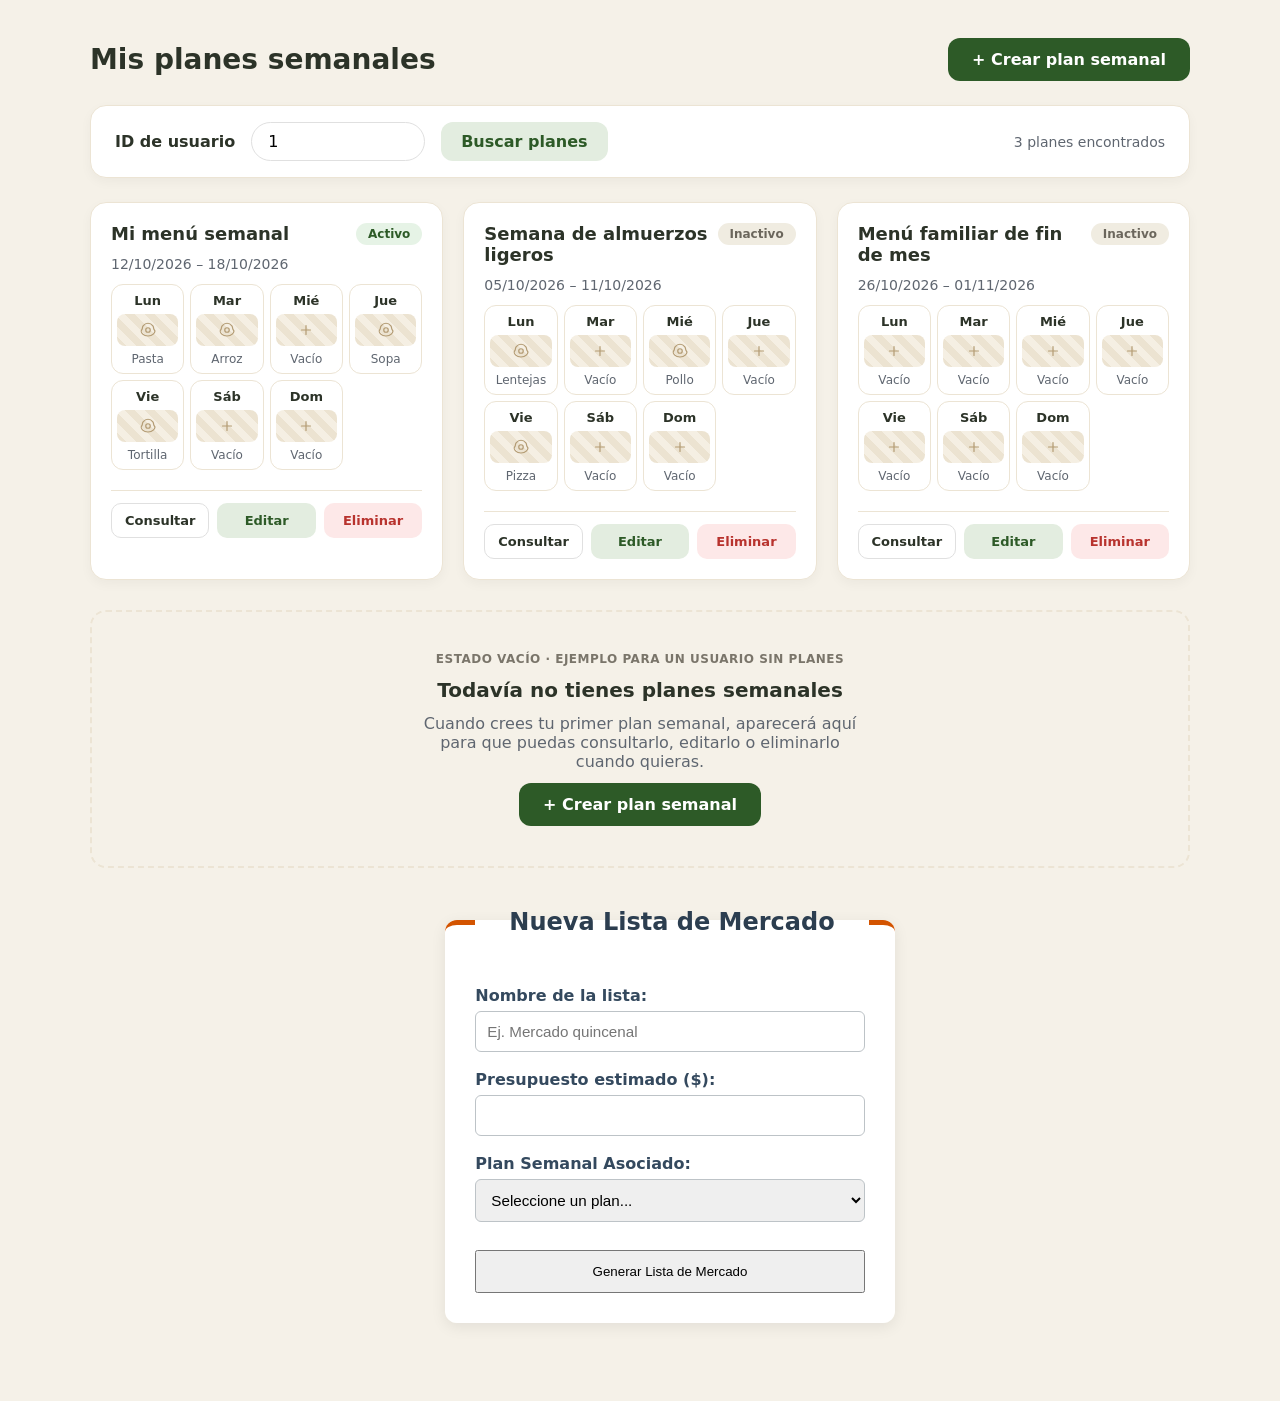
==== commit 374edb19: "Se refactorizan los 4 archivos sin cambiarles su funcionalidad, si no, organizandole partes para que" ====
--- a/modulos/planificador/index.html
+++ b/modulos/planificador/index.html
@@ -5,7 +5,6 @@
   <meta name="viewport" content="width=device-width, initial-scale=1.0">
   <title>Sazón · Planificador</title>
   <link rel="stylesheet" href="../../assets/css/sazon.css">
-  <link rel="stylesheet" href="planificador.css">
   <link rel="stylesheet" href="PlanSemanal.css">
 </head>
 <body>
@@ -57,98 +56,37 @@
         + Crear plan semanal
       </button>
     </section>
-    <!-- ===== G5-LIS · inicio ===== -->
 
-<section class="bloque-modulo listamercado-contenedor">
+    <!-- ===== G5-LIS · inicio · Módulo Lista de Mercado (Samudio) ===== -->
+    <section class="bloque-modulo listamercado-contenedor">
+      <form id="listamercado-form">
+        <fieldset class="listamercado-fieldset">
+          <legend class="listamercado-legend">Nueva Lista de Mercado</legend>
 
-    <form id="listamercado-form">
+          <div class="listamercado-grupo-form">
+            <label for="listamercado-nombre" class="listamercado-label">Nombre de la lista:</label>
+            <input type="text" id="listamercado-nombre" name="nombre" required placeholder="Ej. Mercado quincenal" class="listamercado-input">
+          </div>
 
-        <fieldset class="listamercado-fieldset">
+          <div class="listamercado-grupo-form">
+            <label for="listamercado-presupuesto" class="listamercado-label">Presupuesto estimado ($):</label>
+            <input type="number" id="listamercado-presupuesto" name="presupuesto" required min="0" step="1000" class="listamercado-input">
+          </div>
 
-            <legend class="listamercado-legend">Nueva Lista de Mercado</legend>
+          <div class="listamercado-grupo-form">
+            <label for="listamercado-idPlanSemanal" class="listamercado-label">Plan Semanal Asociado:</label>
+            <select id="listamercado-idPlanSemanal" name="idPlanSemanal" required class="listamercado-select">
+              <option value="">Cargando planes semanales...</option>
+            </select>
+          </div>
 
-
-
-            <div class="listamercado-grupo-form">
-
-                <label for="listamercado-nombre" class="listamercado-label">Nombre de la lista:</label>
-
-                <input type="text" id="listamercado-nombre" name="nombre" required placeholder="Ej. Mercado quincenal" class="listamercado-input">
-
-            </div>
-
-
-
-            <div class="listamercado-grupo-form">
-
-                <label for="listamercado-presupuesto" class="listamercado-label">Presupuesto estimado ($):</label>
-
-                <input type="number" id="listamercado-presupuesto" name="presupuesto" required min="0" step="1000" class="listamercado-input">
-
-            </div>
-
-
-
-            <div class="listamercado-grupo-form">
-
-                <label for="listamercado-idPlanSemanal" class="listamercado-label">Plan Semanal Asociado:</label>
-
-                <select id="listamercado-idPlanSemanal" name="idPlanSemanal" required class="listamercado-select">
-
-                    <option value="">Cargando planes semanales...</option>
-
-                </select>
-
-            </div>
-
-
-
-            <button type="submit" class="btn btn-primario listamercado-btn">Generar Lista de Mercado</button>
-
-        </fieldset>
-
-    </form>
-
-    
-
-    <div id="listamercado-mensaje" class="listamercado-oculto"></div>
-
-</section>
-
-<!-- ===== G5-LIS · fin ===== --> 
-
-    <!-- ===== G5-COM · ComidaPlanificada · inicio ===== -->
-    <section class="bloque-modulo planificador" aria-labelledby="tituloComidas">
-      <h2 id="tituloComidas">Comidas de la semana</h2>
-      <p>Elige qué receta preparas, qué día y en qué momento del día.</p>
-
-      <form id="formComida" class="planificador-form" novalidate>
-        <fieldset>
-          <legend>Planificar una comida</legend>
-
-          <label for="diaSemana">Día</label>
-          <select id="diaSemana" name="díaSemana" required></select>
-
-          <label for="tipoComida">Momento del día</label>
-          <select id="tipoComida" name="tipoComida" required></select>
-
-          <label for="idReceta">Receta</label>
-          <select id="idReceta" name="idReceta" required>
-            <option value="">Selecciona una receta</option>
-          </select>
-
-          <label for="porciones">Porciones</label>
-          <input id="porciones" name="porciones" type="number" min="1" max="20" value="2" required>
-
-          <button type="submit">Agregar al plan</button>
-          <p id="mensaje" class="planificador-mensaje" role="status" aria-live="polite"></p>
+          <button type="submit" class="btn btn-primario listamercado-btn">Generar Lista de Mercado</button>
         </fieldset>
       </form>
 
-      <h3 id="tituloSemana">Tu plan semanal</h3>
-      <div id="semana" class="semana" aria-labelledby="tituloSemana"></div>
+      <div id="listamercado-mensaje" class="listamercado-oculto"></div>
     </section>
-    <!-- ===== G5-COM · ComidaPlanificada · fin ===== -->
+    <!-- ===== G5-LIS · fin ===== -->
 
     <!-- Crear / editar plan -->
     <dialog id="planificador-modal-plan" class="planificador-modal" aria-labelledby="planificador-modal-titulo">
@@ -247,12 +185,10 @@
 
   <footer data-layout="footer"></footer>
 
+  <!-- ORDEN DE CARGA DE SCRIPTS (igual que tenías, sin agregar nuevos archivos) -->
   <script src="../../services/api.config.js"></script>
   <script src="../../assets/js/layout.js"></script>
-  <script src="../../data/recetas.js"></script>
-  <script src="../../data/planificador.js"></script>
   <script src="servicio.js"></script>
-  <script src="comidaplanificada.servicio.js"></script>
   <script src="index.js"></script>
 </body>
 </html>
--- a/modulos/planificador/PlanSemanal.css
+++ b/modulos/planificador/PlanSemanal.css
@@ -59,7 +59,6 @@
   min-width: 0;
 }
 
-/* Encabezado */
 .planificador-encabezado {
   display: flex;
   justify-content: space-between;
@@ -75,7 +74,6 @@
   font-weight: 700;
 }
 
-/* Botones */
 .planificador-btn-primario {
   background: var(--pl-verde);
   color: var(--pl-blanco);
@@ -120,7 +118,6 @@
   outline-offset: 2px;
 }
 
-/* Filtro por usuario */
 .planificador-filtro {
   background: var(--pl-blanco);
   border: 1px solid var(--pl-borde-tarjeta);
@@ -153,7 +150,6 @@
   font-size: 14px;
 }
 
-/* Tarjetas */
 .planificador-grid {
   display: grid;
   grid-template-columns: repeat(3, minmax(0, 1fr));
@@ -198,7 +194,6 @@
   color: var(--pl-texto-secundario);
 }
 
-/* Días de la semana (Lun a Dom): tarjeta con receta o "Vacío" */
 .planificador-dias {
   list-style: none;
   margin: 0;
@@ -274,7 +269,6 @@
 .planificador-btn-editar { background: var(--pl-verde-claro); color: var(--pl-verde); }
 .planificador-btn-eliminar { background: var(--pl-eliminar-bg); color: var(--pl-eliminar-texto); }
 
-/* Estado vacío */
 .planificador-estado-vacio {
   background: transparent;
   border: 2px dashed var(--pl-borde-tarjeta);
@@ -295,7 +289,6 @@
   letter-spacing: 0.5px;
 }
 
-/* Modales (<dialog>) */
 .planificador-modal {
   border: 0;
   border-radius: var(--pl-radio-tarjeta);
@@ -351,7 +344,6 @@
   border-top: 1px solid var(--pl-borde-tarjeta);
 }
 
-/* Detalle */
 .planificador-detalle { margin: 0; }
 .planificador-detalle-fila {
   display: flex;
@@ -363,7 +355,6 @@
 .planificador-detalle-etiqueta { color: var(--pl-texto-secundario); }
 .planificador-detalle-valor { margin: 0; font-weight: 700; text-align: right; }
 
-/* Mensajes */
 .planificador-alerta-exito,
 .planificador-alerta-error {
   position: fixed;
@@ -381,7 +372,6 @@
 .planificador-alerta-exito.planificador-visible,
 .planificador-alerta-error.planificador-visible { display: block; }
 
-/* Responsivo */
 @media (max-width: 900px) {
   .planificador-grid { grid-template-columns: repeat(2, minmax(0, 1fr)); }
 }
@@ -391,4 +381,100 @@
   .planificador-fila { grid-template-columns: minmax(0, 1fr); gap: 0; }
 }
 
-.planificador-error-general:not(:empty) { margin-bottom: 8px; font-weight: 600; }+.planificador-error-general:not(:empty) { margin-bottom: 8px; font-weight: 600; }
+
+/* ===== G5-LIS · inicio · Estilos del módulo Lista de Mercado (Samudio) =====
+   Se mantienen aislados con el prefijo listamercado-. */
+
+.listamercado-contenedor {
+  display: flex;
+  justify-content: center;
+  align-items: center;
+  padding: 40px 20px;
+}
+
+.listamercado-fieldset {
+  background: #ffffff;
+  padding: 30px;
+  border-radius: 12px;
+  box-shadow: 0 4px 15px rgba(0, 0, 0, 0.08);
+  width: 100%;
+  max-width: 450px;
+  border-top: 5px solid #d35400;
+  border-left: none;
+  border-right: none;
+  border-bottom: none;
+  margin: 0 auto;
+}
+
+.listamercado-legend {
+  color: #2c3e50;
+  font-size: 1.5rem;
+  font-weight: bold;
+  text-align: center;
+  margin-bottom: 20px;
+  width: 100%;
+}
+
+.listamercado-grupo-form {
+  margin-bottom: 18px;
+}
+
+.listamercado-label {
+  display: block;
+  font-weight: 600;
+  margin-bottom: 6px;
+  color: #34495e;
+}
+
+.listamercado-input,
+.listamercado-select {
+  width: 100%;
+  padding: 11px;
+  border: 1px solid #bdc3c7;
+  border-radius: 6px;
+  box-sizing: border-box;
+  font-size: 0.95rem;
+}
+
+.listamercado-input:focus,
+.listamercado-select:focus {
+  border-color: #d35400;
+  outline: none;
+}
+
+.listamercado-btn {
+  width: 100%;
+  padding: 12px;
+  margin-top: 10px;
+}
+
+.listamercado-alerta-exito {
+  margin-top: 20px;
+  padding: 12px;
+  background-color: #d4edda;
+  color: #155724;
+  border: 1px solid #c3e6cb;
+  border-radius: 6px;
+  text-align: center;
+  font-weight: 600;
+  font-size: 0.9rem;
+}
+
+.listamercado-alerta-error {
+  margin-top: 20px;
+  padding: 12px;
+  background-color: #f8d7da;
+  color: #721c24;
+  border: 1px solid #f5c6cb;
+  border-radius: 6px;
+  text-align: center;
+  font-weight: 600;
+  font-size: 0.9rem;
+}
+
+.listamercado-oculto {
+  display: none;
+}
+
+/* ===== G5-LIS · fin ===== */
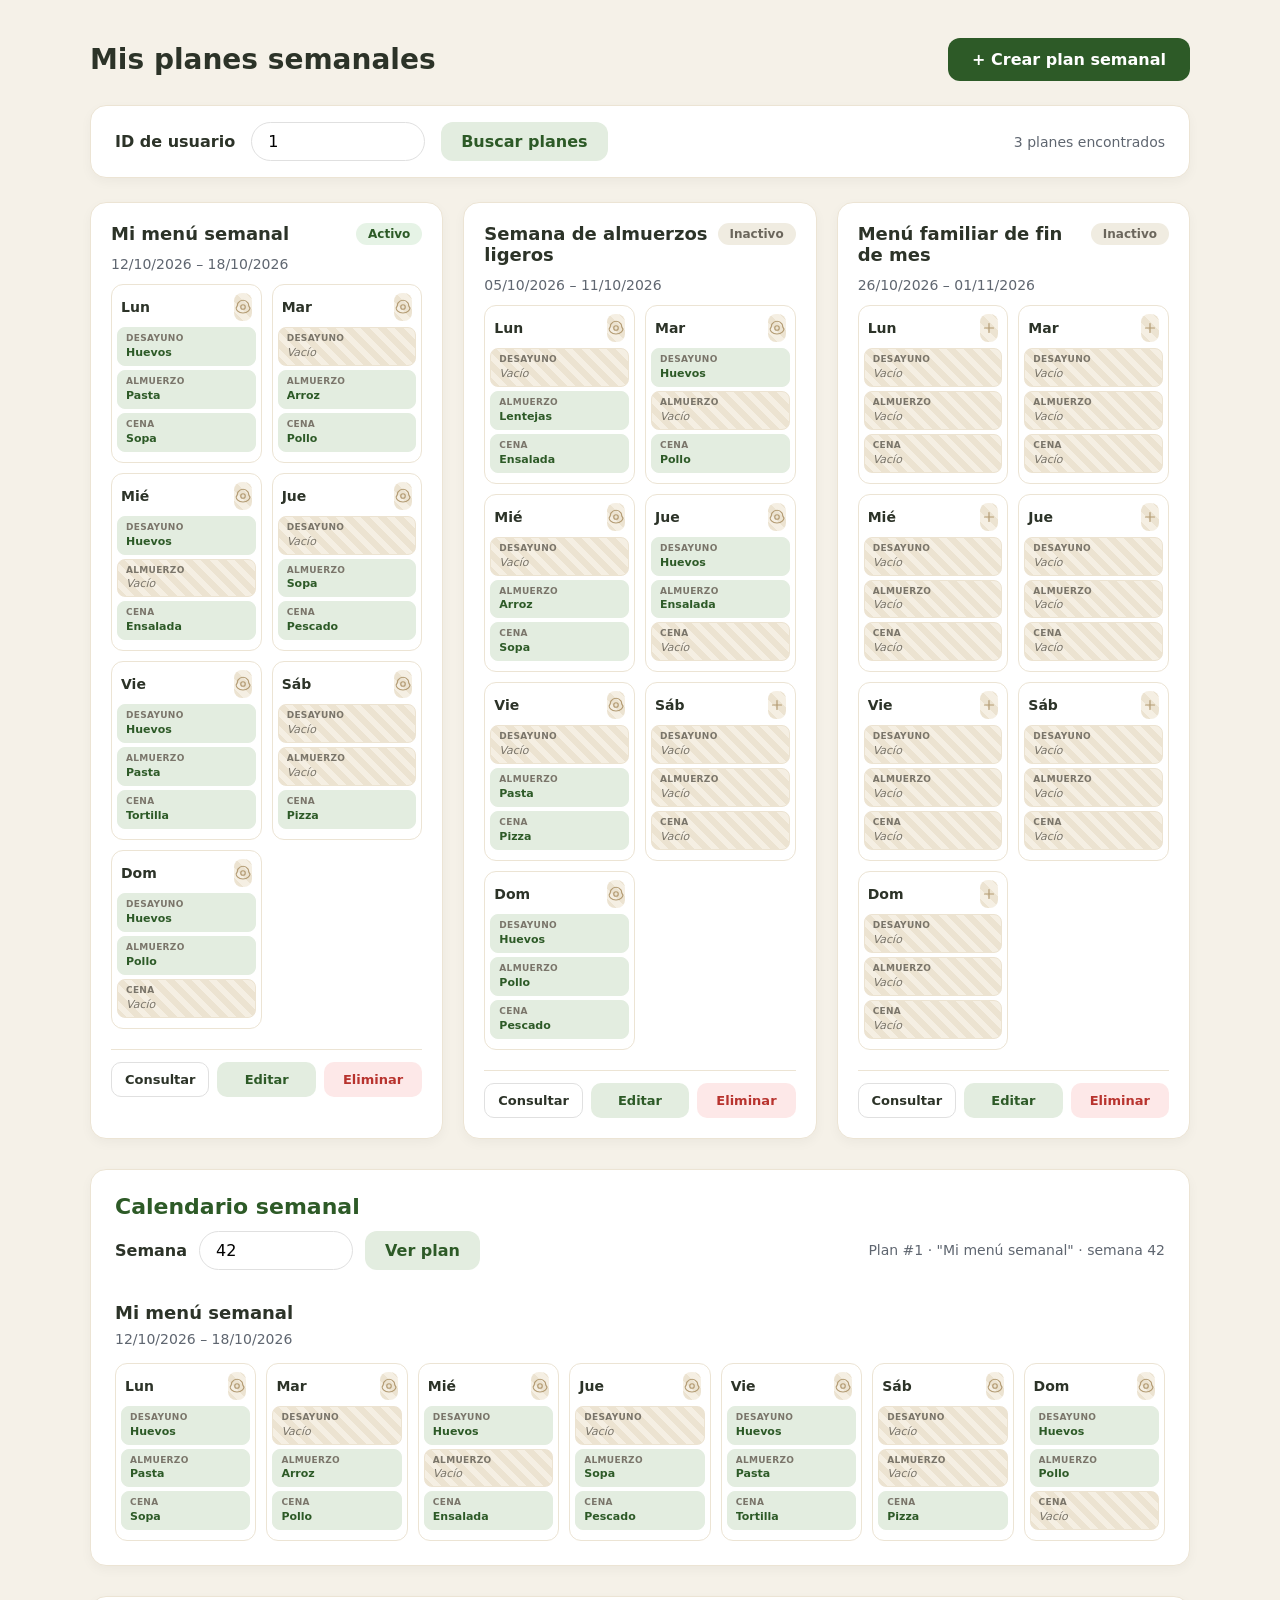
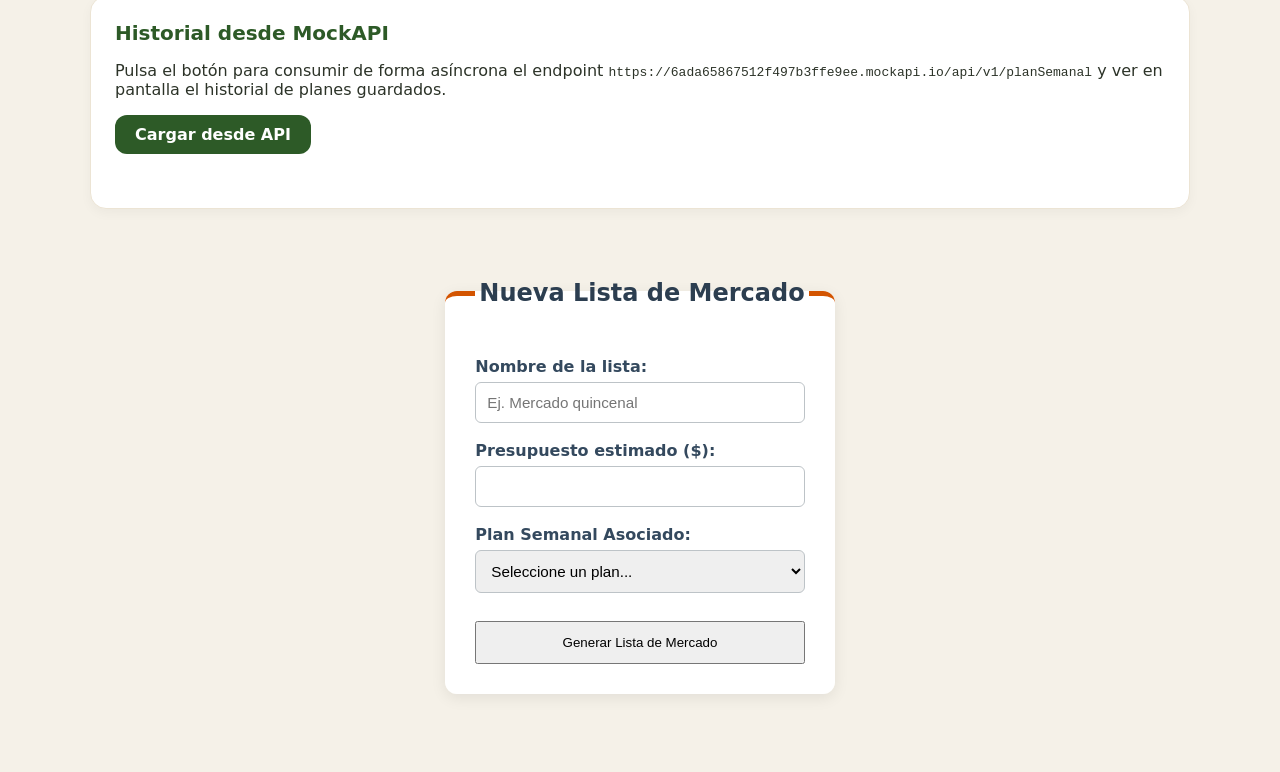
==== commit d60ac7a3: "feat: Se crea las HU del documento de word en el codigo de servicios.js y index.js" ====
--- a/modulos/planificador/index.html
+++ b/modulos/planificador/index.html
@@ -4,6 +4,7 @@
   <meta charset="UTF-8">
   <meta name="viewport" content="width=device-width, initial-scale=1.0">
   <title>Sazón · Planificador</title>
+  <link rel="icon" href="data:,">
   <link rel="stylesheet" href="../../assets/css/sazon.css">
   <link rel="stylesheet" href="PlanSemanal.css">
 </head>
@@ -13,27 +14,15 @@
   <main class="contenedor pagina-modulo planificador-pagina">
     <div class="planificador-encabezado">
       <h1>Mis planes semanales</h1>
-      <button id="planificador-btn-crear" class="btn btn-primario planificador-btn-primario" type="button">
-        + Crear plan semanal
-      </button>
+      <button id="planificador-btn-crear" class="btn btn-primario planificador-btn-primario" type="button">+ Crear plan semanal</button>
     </div>
 
-    <!-- Filtro por ID de usuario (listarPorIdUsuario) -->
     <form id="planificador-form-filtro" class="bloque-modulo planificador-filtro" novalidate>
       <fieldset class="planificador-fieldset">
         <legend class="planificador-solo-lectores">Buscar planes por usuario</legend>
         <div class="planificador-filtro-fila">
           <label for="planificador-filtro-idusuario" class="planificador-filtro-etiqueta">ID de usuario</label>
-          <input
-            id="planificador-filtro-idusuario"
-            name="idUsuario"
-            type="number"
-            min="1"
-            step="1"
-            value="1"
-            placeholder="Ej: 1"
-            aria-describedby="planificador-error-filtro"
-          />
+          <input id="planificador-filtro-idusuario" name="idUsuario" type="number" min="1" step="1" value="1" placeholder="Ej: 1" aria-describedby="planificador-error-filtro" />
           <button id="planificador-btn-buscar" class="btn planificador-btn-buscar" type="submit">Buscar planes</button>
           <span id="planificador-contador" class="planificador-contador" role="status"></span>
         </div>
@@ -41,115 +30,104 @@
       </fieldset>
     </form>
 
-    <!-- Lista de planes -->
     <div id="planificador-lista" class="planificador-grid"></div>
 
-    <!-- Estado vacío -->
     <section id="planificador-vacio" class="bloque-modulo planificador-estado-vacio" aria-labelledby="planificador-vacio-titulo">
-      <span class="planificador-estado-vacio-etiqueta">ESTADO VACÍO · EJEMPLO PARA UN USUARIO SIN PLANES</span>
+      <span class="planificador-estado-vacio-etiqueta">ESTADO VACÍO</span>
       <h2 id="planificador-vacio-titulo" class="planificador-estado-vacio-titulo">Todavía no tienes planes semanales</h2>
-      <p>
-        Cuando crees tu primer plan semanal, aparecerá aquí para que puedas
-        consultarlo, editarlo o eliminarlo cuando quieras.
-      </p>
-      <button id="planificador-btn-crear-vacio" class="btn btn-primario planificador-btn-primario" type="button">
-        + Crear plan semanal
-      </button>
+      <p>Cuando crees tu primer plan semanal, aparecerá aquí.</p>
+      <button id="planificador-btn-crear-vacio" class="btn btn-primario planificador-btn-primario" type="button">+ Crear plan semanal</button>
     </section>
 
-    <!-- ===== G5-LIS · inicio · Módulo Lista de Mercado (Samudio) ===== -->
+    <!-- ===== G5-CAL-F01 · inicio · Calendario semanal (HU 5.1.1 / 5.1.2) ===== -->
+    <section id="planificador-calendario-semana" class="bloque-modulo planificador-calendario-semana" aria-labelledby="planificador-calendario-titulo">
+      <header class="planificador-calendario-encabezado">
+        <h2 id="planificador-calendario-titulo" class="planificador-calendario-titulo">Calendario semanal</h2>
+        <form id="planificador-form-semana" class="planificador-form-semana" novalidate>
+          <label for="planificador-input-semana" class="planificador-filtro-etiqueta">Semana</label>
+          <input id="planificador-input-semana" name="semana" type="number" min="1" max="53" step="1" value="42" placeholder="Ej: 42" aria-describedby="planificador-error-semana" />
+          <button id="planificador-btn-ver-semana" class="btn planificador-btn-buscar" type="submit">Ver plan</button>
+          <span id="planificador-semana-estado" class="planificador-contador" role="status"></span>
+        </form>
+        <p id="planificador-error-semana" class="planificador-error" role="alert"></p>
+      </header>
+      <div id="planificador-calendario-contenido" class="planificador-calendario-contenido" aria-live="polite"></div>
+    </section>
+    <!-- ===== G5-CAL-F01 · fin ===== -->
+
+    <!-- ===== G5-API · Historial desde MockAPI ===== -->
+    <section id="planificador-api-captura" class="bloque-modulo planificador-api-captura" aria-labelledby="planificador-api-captura-titulo">
+      <header class="planificador-api-captura-encabezado">
+        <h2 id="planificador-api-captura-titulo" class="planificador-api-captura-titulo">Historial desde MockAPI</h2>
+        <span id="planificador-api-captura-estado" class="planificador-api-captura-estado" role="status"></span>
+      </header>
+      <p class="planificador-api-captura-descripcion">
+        Pulsa el botón para consumir de forma asíncrona el endpoint
+        <code>https://6ada65867512f497b3ffe9ee.mockapi.io/api/v1/planSemanal</code>
+        y ver en pantalla el historial de planes guardados.
+      </p>
+      <button id="planificador-btn-cargar-api" class="btn planificador-btn-cargar-api" type="button">Cargar desde API</button>
+      <div id="planificador-api-captura-lista" class="planificador-grid"></div>
+    </section>
+
+    <!-- ===== G5-LIS · Lista de Mercado (Samudio) ===== -->
     <section class="bloque-modulo listamercado-contenedor">
       <form id="listamercado-form">
         <fieldset class="listamercado-fieldset">
           <legend class="listamercado-legend">Nueva Lista de Mercado</legend>
-
           <div class="listamercado-grupo-form">
             <label for="listamercado-nombre" class="listamercado-label">Nombre de la lista:</label>
             <input type="text" id="listamercado-nombre" name="nombre" required placeholder="Ej. Mercado quincenal" class="listamercado-input">
           </div>
-
           <div class="listamercado-grupo-form">
             <label for="listamercado-presupuesto" class="listamercado-label">Presupuesto estimado ($):</label>
             <input type="number" id="listamercado-presupuesto" name="presupuesto" required min="0" step="1000" class="listamercado-input">
           </div>
-
           <div class="listamercado-grupo-form">
             <label for="listamercado-idPlanSemanal" class="listamercado-label">Plan Semanal Asociado:</label>
             <select id="listamercado-idPlanSemanal" name="idPlanSemanal" required class="listamercado-select">
               <option value="">Cargando planes semanales...</option>
             </select>
           </div>
-
           <button type="submit" class="btn btn-primario listamercado-btn">Generar Lista de Mercado</button>
         </fieldset>
       </form>
-
       <div id="listamercado-mensaje" class="listamercado-oculto"></div>
     </section>
-    <!-- ===== G5-LIS · fin ===== -->
 
-    <!-- Crear / editar plan -->
     <dialog id="planificador-modal-plan" class="planificador-modal" aria-labelledby="planificador-modal-titulo">
       <form id="planificador-form-plan" novalidate>
         <h2 id="planificador-modal-titulo" class="planificador-modal-titulo">Crear plan semanal</h2>
         <input type="hidden" id="planificador-id" name="id" />
-
         <fieldset class="planificador-fieldset">
           <legend class="planificador-legend">Datos del plan semanal</legend>
-
           <div class="planificador-grupo">
             <label for="planificador-idusuario">ID de usuario <span aria-hidden="true">*</span></label>
-            <input
-              id="planificador-idusuario"
-              name="idUsuario"
-              type="number"
-              min="1"
-              step="1"
-              placeholder="Ej: 1"
-              required
-              aria-describedby="planificador-error-idusuario"
-            />
+            <input id="planificador-idusuario" name="idUsuario" type="number" min="1" step="1" placeholder="Ej: 1" required aria-describedby="planificador-error-idusuario" />
             <p id="planificador-error-idusuario" class="planificador-error" role="alert"></p>
           </div>
-
           <div class="planificador-grupo">
             <label for="planificador-nombre">Nombre del plan <span aria-hidden="true">*</span></label>
-            <input
-              id="planificador-nombre"
-              name="nombre"
-              type="text"
-              placeholder="Ej: Mi menú semanal"
-              required
-              aria-describedby="planificador-error-nombre"
-            />
+            <input id="planificador-nombre" name="nombre" type="text" placeholder="Ej: Mi menú semanal" required aria-describedby="planificador-error-nombre" />
             <p id="planificador-error-nombre" class="planificador-error" role="alert"></p>
           </div>
-
           <div class="planificador-fila">
             <div class="planificador-grupo">
               <label for="planificador-fecha-inicio">Fecha de inicio <span aria-hidden="true">*</span></label>
-              <input
-                id="planificador-fecha-inicio"
-                name="fechaInicio"
-                type="date"
-                required
-                aria-describedby="planificador-error-fecha-inicio"
-              />
+              <input id="planificador-fecha-inicio" name="fechaInicio" type="date" required aria-describedby="planificador-error-fecha-inicio" />
               <p id="planificador-error-fecha-inicio" class="planificador-error" role="alert"></p>
             </div>
             <div class="planificador-grupo">
               <label for="planificador-fecha-fin">Fecha de finalización <span aria-hidden="true">*</span></label>
-              <input
-                id="planificador-fecha-fin"
-                name="fechaFin"
-                type="date"
-                required
-                aria-describedby="planificador-error-fecha-fin"
-              />
+              <input id="planificador-fecha-fin" name="fechaFin" type="date" required aria-describedby="planificador-error-fecha-fin" />
               <p id="planificador-error-fecha-fin" class="planificador-error" role="alert"></p>
             </div>
           </div>
-
+          <div class="planificador-grupo">
+            <label for="planificador-semana">Semana del año (opcional)</label>
+            <input id="planificador-semana" name="semana" type="number" min="1" max="53" step="1" placeholder="Vacío = calcular desde fecha de inicio" aria-describedby="planificador-error-semana-plan" />
+            <p id="planificador-error-semana-plan" class="planificador-error" role="alert"></p>
+          </div>
           <div class="planificador-grupo">
             <label for="planificador-activo">Estado del plan <span aria-hidden="true">*</span></label>
             <select id="planificador-activo" name="activo" required aria-describedby="planificador-error-activo">
@@ -159,9 +137,7 @@
             <p id="planificador-error-activo" class="planificador-error" role="alert"></p>
           </div>
         </fieldset>
-
         <p id="planificador-error-general" class="planificador-error planificador-error-general" role="alert"></p>
-
         <div class="planificador-modal-acciones">
           <button id="planificador-btn-cancelar" class="btn planificador-btn-secundario" type="button">Cancelar</button>
           <button id="planificador-btn-guardar" class="btn btn-primario planificador-btn-primario" type="submit">Guardar plan</button>
@@ -169,7 +145,6 @@
       </form>
     </dialog>
 
-    <!-- Consultar plan -->
     <dialog id="planificador-modal-detalle" class="planificador-modal" aria-labelledby="planificador-modal-detalle-titulo">
       <h2 id="planificador-modal-detalle-titulo" class="planificador-modal-titulo">Detalle del plan semanal</h2>
       <dl id="planificador-detalle" class="planificador-detalle"></dl>
@@ -178,17 +153,15 @@
       </div>
     </dialog>
 
-    <!-- Mensajes -->
     <div id="planificador-mensaje-exito" class="planificador-alerta-exito" role="status" aria-live="polite"></div>
     <div id="planificador-mensaje-error" class="planificador-alerta-error" role="alert"></div>
   </main>
 
   <footer data-layout="footer"></footer>
 
-  <!-- ORDEN DE CARGA DE SCRIPTS (igual que tenías, sin agregar nuevos archivos) -->
   <script src="../../services/api.config.js"></script>
   <script src="../../assets/js/layout.js"></script>
-  <script src="servicio.js"></script>
-  <script src="index.js"></script>
+  <script src="servicio.js" charset="utf-8"></script>
+  <script src="index.js" charset="utf-8"></script>
 </body>
 </html>
--- a/modulos/planificador/PlanSemanal.css
+++ b/modulos/planificador/PlanSemanal.css
@@ -1,28 +1,25 @@
-/* Planificador · Mis planes semanales
-   Todas las clases e ids del módulo llevan el prefijo "planificador-". */
-
+/* Planificador · Mis planes semanales */
+
+/* Variables corporativas: se toman de sazon.css cuando existen; si no, valor de respaldo.
+   AJUSTAR los nombres --sazon-* a los que realmente defina assets/css/sazon.css. */
 :root {
-  --pl-verde: #2d5a27;
+  --pl-verde: var(--sazon-verde, #2d5a27);
   --pl-verde-hover: #22441e;
   --pl-verde-claro: #e3ede0;
-  --pl-crema: #f5f1e8;
+  --pl-crema: var(--sazon-crema, #f5f1e8);
   --pl-blanco: #ffffff;
   --pl-borde-tarjeta: #ece4d4;
   --pl-gris-borde: #e0e0e0;
-
-  --pl-texto: #2c3328;
+  --pl-texto: var(--sazon-texto, #2c3328);
   --pl-texto-secundario: #5f6670;
   --pl-texto-tenue: #7a756a;
-
   --pl-activo-bg: #e6f3e6;
   --pl-activo-texto: #2d5a27;
   --pl-inactivo-bg: #f0ece1;
   --pl-inactivo-texto: #6b665c;
-
   --pl-eliminar-bg: #fde8e8;
   --pl-eliminar-texto: #b8332e;
   --pl-error: #b3402f;
-
   --pl-radio-boton: 12px;
   --pl-radio-tarjeta: 16px;
   --pl-sombra: 0 4px 12px rgba(0, 0, 0, 0.04);
@@ -34,78 +31,39 @@
   color: var(--pl-texto);
 }
 
-.planificador-pagina {
-  max-width: 1100px;
-  margin: 0 auto;
-  padding: 30px 20px;
-}
+.planificador-pagina { max-width: 1100px; margin: 0 auto; padding: 30px 20px; }
 
 .planificador-solo-lectores {
-  position: absolute;
-  width: 1px;
-  height: 1px;
-  margin: -1px;
-  padding: 0;
-  overflow: hidden;
-  clip: rect(0, 0, 0, 0);
-  white-space: nowrap;
-  border: 0;
-}
-
-.planificador-fieldset {
-  border: 0;
-  margin: 0;
-  padding: 0;
-  min-width: 0;
-}
+  position: absolute; width: 1px; height: 1px; margin: -1px;
+  padding: 0; overflow: hidden; clip: rect(0, 0, 0, 0);
+  white-space: nowrap; border: 0;
+}
+
+.planificador-fieldset { border: 0; margin: 0; padding: 0; min-width: 0; }
 
 .planificador-encabezado {
-  display: flex;
-  justify-content: space-between;
-  align-items: center;
-  flex-wrap: wrap;
-  gap: 12px;
-  margin-bottom: 24px;
-}
-
-.planificador-encabezado h1 {
-  margin: 0;
-  font-size: 28px;
-  font-weight: 700;
-}
+  display: flex; justify-content: space-between; align-items: center;
+  flex-wrap: wrap; gap: 12px; margin-bottom: 24px;
+}
+.planificador-encabezado h1 { margin: 0; font-size: 28px; font-weight: 700; }
 
 .planificador-btn-primario {
-  background: var(--pl-verde);
-  color: var(--pl-blanco);
-  border: none;
-  padding: 12px 24px;
-  border-radius: var(--pl-radio-boton);
-  font: inherit;
-  font-weight: 600;
-  cursor: pointer;
+  background: var(--pl-verde); color: var(--pl-blanco); border: none;
+  padding: 12px 24px; border-radius: var(--pl-radio-boton);
+  font: inherit; font-weight: 600; cursor: pointer;
 }
 .planificador-btn-primario:hover { background: var(--pl-verde-hover); }
 
 .planificador-btn-secundario {
-  background: var(--pl-blanco);
-  color: var(--pl-texto-secundario);
-  border: 1px solid var(--pl-gris-borde);
-  padding: 12px 24px;
-  border-radius: var(--pl-radio-boton);
-  font: inherit;
-  font-weight: 600;
-  cursor: pointer;
+  background: var(--pl-blanco); color: var(--pl-texto-secundario);
+  border: 1px solid var(--pl-gris-borde); padding: 12px 24px;
+  border-radius: var(--pl-radio-boton); font: inherit; font-weight: 600; cursor: pointer;
 }
 
 .planificador-btn-buscar {
-  background: var(--pl-verde-claro);
-  color: var(--pl-verde);
-  border: none;
-  padding: 10px 20px;
-  border-radius: var(--pl-radio-boton);
-  font: inherit;
-  font-weight: 600;
-  cursor: pointer;
+  background: var(--pl-verde-claro); color: var(--pl-verde); border: none;
+  padding: 10px 20px; border-radius: var(--pl-radio-boton);
+  font: inherit; font-weight: 600; cursor: pointer;
 }
 
 .planificador-pagina button:focus-visible,
@@ -114,267 +72,152 @@
 .planificador-modal button:focus-visible,
 .planificador-modal input:focus-visible,
 .planificador-modal select:focus-visible {
-  outline: 3px solid #1f6feb;
-  outline-offset: 2px;
+  outline: 3px solid #1f6feb; outline-offset: 2px;
 }
 
 .planificador-filtro {
-  background: var(--pl-blanco);
-  border: 1px solid var(--pl-borde-tarjeta);
-  border-radius: var(--pl-radio-tarjeta);
-  padding: 16px 24px;
-  margin-bottom: 24px;
-  box-shadow: var(--pl-sombra);
-}
-
-.planificador-filtro-fila {
-  display: flex;
-  align-items: center;
-  flex-wrap: wrap;
-  gap: 16px;
-}
-
+  background: var(--pl-blanco); border: 1px solid var(--pl-borde-tarjeta);
+  border-radius: var(--pl-radio-tarjeta); padding: 16px 24px;
+  margin-bottom: 24px; box-shadow: var(--pl-sombra);
+}
+.planificador-filtro-fila { display: flex; align-items: center; flex-wrap: wrap; gap: 16px; }
 .planificador-filtro-etiqueta { font-weight: 700; }
-
 .planificador-filtro input[type="number"] {
-  border: 1px solid var(--pl-gris-borde);
-  padding: 9px 16px;
-  border-radius: 20px;
-  font: inherit;
-  width: 140px;
-}
-
-.planificador-contador {
-  margin-left: auto;
-  color: var(--pl-texto-secundario);
-  font-size: 14px;
-}
+  border: 1px solid var(--pl-gris-borde); padding: 9px 16px;
+  border-radius: 20px; font: inherit; width: 140px;
+}
+.planificador-contador { margin-left: auto; color: var(--pl-texto-secundario); font-size: 14px; }
 
 .planificador-grid {
-  display: grid;
-  grid-template-columns: repeat(3, minmax(0, 1fr));
-  gap: 20px;
-  margin-bottom: 30px;
+  display: grid; grid-template-columns: repeat(3, minmax(0, 1fr));
+  gap: 20px; margin-bottom: 30px;
 }
 
 .planificador-tarjeta {
-  background: var(--pl-blanco);
-  border: 1px solid var(--pl-borde-tarjeta);
-  border-radius: var(--pl-radio-tarjeta);
-  padding: 20px;
-  box-shadow: var(--pl-sombra);
-  position: relative;
-  display: flex;
-  flex-direction: column;
-  gap: 12px;
+  background: var(--pl-blanco); border: 1px solid var(--pl-borde-tarjeta);
+  border-radius: var(--pl-radio-tarjeta); padding: 20px;
+  box-shadow: var(--pl-sombra); position: relative;
+  display: flex; flex-direction: column; gap: 12px;
 }
 
 .planificador-estado {
-  position: absolute;
-  top: 20px;
-  right: 20px;
-  padding: 4px 12px;
-  border-radius: 20px;
-  font-size: 12px;
-  font-weight: 600;
+  position: absolute; top: 20px; right: 20px;
+  padding: 4px 12px; border-radius: 20px;
+  font-size: 12px; font-weight: 600;
 }
 .planificador-estado-activo { background: var(--pl-activo-bg); color: var(--pl-activo-texto); }
 .planificador-estado-inactivo { background: var(--pl-inactivo-bg); color: var(--pl-inactivo-texto); }
 
-.planificador-tarjeta-nombre {
-  margin: 0;
-  font-size: 18px;
-  font-weight: 700;
-  padding-right: 80px;
-}
-
-.planificador-tarjeta-fechas {
-  margin: 0;
-  font-size: 14px;
-  color: var(--pl-texto-secundario);
-}
+.planificador-tarjeta-nombre { margin: 0; font-size: 18px; font-weight: 700; padding-right: 80px; }
+.planificador-tarjeta-fechas { margin: 0; font-size: 14px; color: var(--pl-texto-secundario); }
 
 .planificador-dias {
-  list-style: none;
-  margin: 0;
-  padding: 0;
-  display: grid;
-  grid-template-columns: repeat(auto-fill, minmax(62px, 1fr));
-  gap: 6px;
+  list-style: none; margin: 0; padding: 0;
+  display: grid; grid-template-columns: repeat(auto-fill, minmax(120px, 1fr)); gap: 10px;
 }
 .planificador-dia-item { min-width: 0; }
 .planificador-dia {
-  width: 100%;
-  display: flex;
-  flex-direction: column;
-  align-items: stretch;
-  gap: 6px;
-  padding: 8px 5px 7px;
-  font: inherit;
-  text-align: center;
-  background: var(--pl-blanco);
-  color: var(--pl-texto);
-  border: 1px solid var(--pl-borde-tarjeta);
-  border-radius: 12px;
-  cursor: pointer;
+  width: 100%; display: flex; flex-direction: column; align-items: stretch;
+  gap: 6px; padding: 10px 6px 8px; font: inherit; text-align: center;
+  background: var(--pl-blanco); color: var(--pl-texto);
+  border: 1px solid var(--pl-borde-tarjeta); border-radius: 12px; cursor: pointer;
 }
 .planificador-dia:hover { border-color: #cdbf9f; }
-.planificador-dia-nombre { font-size: 13px; font-weight: 700; }
+.planificador-dia-nombre { font-size: 14px; font-weight: 700; }
 .planificador-dia-zona {
-  display: flex;
-  align-items: center;
-  justify-content: center;
-  height: 32px;
-  border-radius: 8px;
+  display: flex; align-items: center; justify-content: center;
+  height: 28px; border-radius: 8px;
   background: repeating-linear-gradient(45deg, #ece3d1 0 7px, #f5efe3 7px 14px);
   color: #b39b73;
 }
 .planificador-dia-icono {
-  width: 18px;
-  height: 18px;
-  fill: none;
-  stroke: currentColor;
-  stroke-width: 1.6;
-  stroke-linecap: round;
-  stroke-linejoin: round;
+  width: 18px; height: 18px; fill: none; stroke: currentColor;
+  stroke-width: 1.6; stroke-linecap: round; stroke-linejoin: round;
 }
 .planificador-dia-receta {
-  font-size: 12px;
-  color: var(--pl-texto-secundario);
-  overflow: hidden;
-  text-overflow: ellipsis;
-  white-space: nowrap;
+  font-size: 12px; color: var(--pl-texto-secundario);
+  overflow: hidden; text-overflow: ellipsis; white-space: nowrap;
 }
 
 .planificador-tarjeta-acciones {
-  display: grid;
-  grid-template-columns: repeat(3, minmax(0, 1fr));
-  gap: 8px;
-  margin-top: 8px;
-  padding-top: 12px;
+  display: grid; grid-template-columns: repeat(3, minmax(0, 1fr));
+  gap: 8px; margin-top: 8px; padding-top: 12px;
   border-top: 1px solid var(--pl-borde-tarjeta);
 }
-
 .planificador-btn-accion {
-  border: 1px solid transparent;
-  padding: 9px 8px;
-  border-radius: 10px;
-  font: inherit;
-  font-size: 13px;
-  font-weight: 600;
-  cursor: pointer;
-  text-align: center;
+  border: 1px solid transparent; padding: 9px 8px;
+  border-radius: 10px; font: inherit; font-size: 13px;
+  font-weight: 600; cursor: pointer; text-align: center;
 }
 .planificador-btn-consultar { background: var(--pl-blanco); border-color: var(--pl-gris-borde); color: var(--pl-texto); }
 .planificador-btn-editar { background: var(--pl-verde-claro); color: var(--pl-verde); }
 .planificador-btn-eliminar { background: var(--pl-eliminar-bg); color: var(--pl-eliminar-texto); }
 
+.planificador-estado-vacio[hidden] { display: none; }
 .planificador-estado-vacio {
-  background: transparent;
-  border: 2px dashed var(--pl-borde-tarjeta);
-  border-radius: var(--pl-radio-tarjeta);
-  padding: 40px 20px;
-  text-align: center;
-  display: flex;
-  flex-direction: column;
-  align-items: center;
-  gap: 12px;
+  background: transparent; border: 2px dashed var(--pl-borde-tarjeta);
+  border-radius: var(--pl-radio-tarjeta); padding: 40px 20px;
+  text-align: center; display: flex; flex-direction: column;
+  align-items: center; gap: 12px;
 }
 .planificador-estado-vacio p { margin: 0; max-width: 460px; color: var(--pl-texto-secundario); }
 .planificador-estado-vacio-titulo { margin: 0; font-size: 20px; font-weight: 700; }
 .planificador-estado-vacio-etiqueta {
-  font-size: 12px;
-  font-weight: 700;
-  color: var(--pl-texto-tenue);
+  font-size: 12px; font-weight: 700; color: var(--pl-texto-tenue);
   letter-spacing: 0.5px;
 }
 
 .planificador-modal {
-  border: 0;
-  border-radius: var(--pl-radio-tarjeta);
-  padding: 30px;
-  width: calc(100% - 32px);
-  max-width: 480px;
-  color: var(--pl-texto);
+  border: 0; border-radius: var(--pl-radio-tarjeta); padding: 30px;
+  width: calc(100% - 32px); max-width: 480px; color: var(--pl-texto);
   background: var(--pl-blanco);
 }
 .planificador-modal::backdrop { background: rgba(0, 0, 0, 0.4); }
-
 .planificador-modal-titulo { margin: 0 0 16px; font-size: 22px; }
 .planificador-legend {
-  padding: 0;
-  margin-bottom: 12px;
-  font-size: 13px;
-  font-weight: 700;
-  letter-spacing: 0.5px;
-  text-transform: uppercase;
-  color: var(--pl-texto-secundario);
+  padding: 0; margin-bottom: 12px; font-size: 13px; font-weight: 700;
+  letter-spacing: 0.5px; text-transform: uppercase; color: var(--pl-texto-secundario);
 }
 
 .planificador-grupo { display: flex; flex-direction: column; gap: 6px; margin-bottom: 14px; min-width: 0; }
 .planificador-grupo label { font-weight: 700; font-size: 14px; }
-.planificador-grupo input,
-.planificador-grupo select {
-  font: inherit;
-  padding: 10px 12px;
-  border: 1px solid var(--pl-gris-borde);
-  border-radius: var(--pl-radio-boton);
-  background: var(--pl-blanco);
-  color: var(--pl-texto);
-  min-width: 0;
+.planificador-grupo input, .planificador-grupo select {
+  font: inherit; padding: 10px 12px; border: 1px solid var(--pl-gris-borde);
+  border-radius: var(--pl-radio-boton); background: var(--pl-blanco);
+  color: var(--pl-texto); min-width: 0;
 }
 .planificador-grupo [aria-invalid="true"] { border: 1.5px solid var(--pl-error); background: #fff8f6; }
 
 .planificador-fila { display: grid; grid-template-columns: repeat(2, minmax(0, 1fr)); gap: 16px; }
 
-.planificador-error {
-  margin: 0;
-  min-height: 0;
-  font-size: 13px;
-  color: var(--pl-error);
-}
+.planificador-error { margin: 0; min-height: 0; font-size: 13px; color: var(--pl-error); }
 .planificador-filtro .planificador-error:not(:empty) { margin-top: 8px; }
 
 .planificador-modal-acciones {
-  display: flex;
-  justify-content: flex-end;
-  gap: 12px;
-  margin-top: 8px;
-  padding-top: 16px;
+  display: flex; justify-content: flex-end; gap: 12px;
+  margin-top: 8px; padding-top: 16px;
   border-top: 1px solid var(--pl-borde-tarjeta);
 }
 
 .planificador-detalle { margin: 0; }
 .planificador-detalle-fila {
-  display: flex;
-  justify-content: space-between;
-  gap: 16px;
-  padding: 10px 0;
-  border-bottom: 1px solid var(--pl-borde-tarjeta);
+  display: flex; justify-content: space-between; gap: 16px;
+  padding: 10px 0; border-bottom: 1px solid var(--pl-borde-tarjeta);
 }
 .planificador-detalle-etiqueta { color: var(--pl-texto-secundario); }
 .planificador-detalle-valor { margin: 0; font-weight: 700; text-align: right; }
 
-.planificador-alerta-exito,
-.planificador-alerta-error {
-  position: fixed;
-  bottom: 20px;
-  left: 50%;
-  transform: translateX(-50%);
-  color: var(--pl-blanco);
-  padding: 10px 20px;
-  border-radius: 10px;
-  display: none;
-  z-index: 1100;
+.planificador-alerta-exito, .planificador-alerta-error {
+  position: fixed; bottom: 20px; left: 50%; transform: translateX(-50%);
+  color: var(--pl-blanco); padding: 10px 20px; border-radius: 10px;
+  display: none; z-index: 1100;
 }
 .planificador-alerta-exito { background: var(--pl-verde); }
 .planificador-alerta-error { background: var(--pl-eliminar-texto); }
 .planificador-alerta-exito.planificador-visible,
 .planificador-alerta-error.planificador-visible { display: block; }
 
-@media (max-width: 900px) {
-  .planificador-grid { grid-template-columns: repeat(2, minmax(0, 1fr)); }
-}
+@media (max-width: 900px) { .planificador-grid { grid-template-columns: repeat(2, minmax(0, 1fr)); } }
 @media (max-width: 600px) {
   .planificador-grid { grid-template-columns: minmax(0, 1fr); }
   .planificador-contador { margin-left: 0; width: 100%; }
@@ -383,98 +226,218 @@
 
 .planificador-error-general:not(:empty) { margin-bottom: 8px; font-weight: 600; }
 
-/* ===== G5-LIS · inicio · Estilos del módulo Lista de Mercado (Samudio) =====
-   Se mantienen aislados con el prefijo listamercado-. */
-
-.listamercado-contenedor {
-  display: flex;
-  justify-content: center;
-  align-items: center;
-  padding: 40px 20px;
-}
+/* ===== G5-LIS · inicio · Estilos Lista de Mercado (Samudio) ===== */
+
+.listamercado-contenedor { display: flex; justify-content: center; align-items: center; padding: 40px 20px; }
 
 .listamercado-fieldset {
-  background: #ffffff;
-  padding: 30px;
-  border-radius: 12px;
-  box-shadow: 0 4px 15px rgba(0, 0, 0, 0.08);
-  width: 100%;
-  max-width: 450px;
-  border-top: 5px solid #d35400;
-  border-left: none;
-  border-right: none;
-  border-bottom: none;
-  margin: 0 auto;
-}
-
+  background: #ffffff; padding: 30px; border-radius: 12px;
+  box-shadow: 0 4px 15px rgba(0, 0, 0, 0.08); width: 100%; max-width: 450px;
+  border-top: 5px solid #d35400; border-left: none; border-right: none;
+  border-bottom: none; margin: 0 auto;
+}
 .listamercado-legend {
-  color: #2c3e50;
-  font-size: 1.5rem;
-  font-weight: bold;
-  text-align: center;
-  margin-bottom: 20px;
-  width: 100%;
-}
-
-.listamercado-grupo-form {
-  margin-bottom: 18px;
-}
-
-.listamercado-label {
-  display: block;
-  font-weight: 600;
-  margin-bottom: 6px;
-  color: #34495e;
-}
-
-.listamercado-input,
-.listamercado-select {
-  width: 100%;
-  padding: 11px;
-  border: 1px solid #bdc3c7;
-  border-radius: 6px;
-  box-sizing: border-box;
-  font-size: 0.95rem;
-}
-
-.listamercado-input:focus,
-.listamercado-select:focus {
-  border-color: #d35400;
-  outline: none;
-}
-
-.listamercado-btn {
-  width: 100%;
-  padding: 12px;
-  margin-top: 10px;
-}
+  color: #2c3e50; font-size: 1.5rem; font-weight: bold;
+  text-align: center; margin-bottom: 20px; width: 100%;
+}
+.listamercado-grupo-form { margin-bottom: 18px; }
+.listamercado-label { display: block; font-weight: 600; margin-bottom: 6px; color: #34495e; }
+.listamercado-input, .listamercado-select {
+  width: 100%; padding: 11px; border: 1px solid #bdc3c7;
+  border-radius: 6px; box-sizing: border-box; font-size: 0.95rem;
+}
+.listamercado-input:focus, .listamercado-select:focus { border-color: #d35400; outline: none; }
+.listamercado-btn { width: 100%; padding: 12px; margin-top: 10px; }
 
 .listamercado-alerta-exito {
-  margin-top: 20px;
-  padding: 12px;
-  background-color: #d4edda;
-  color: #155724;
-  border: 1px solid #c3e6cb;
-  border-radius: 6px;
-  text-align: center;
-  font-weight: 600;
-  font-size: 0.9rem;
-}
-
+  margin-top: 20px; padding: 12px; background-color: #d4edda; color: #155724;
+  border: 1px solid #c3e6cb; border-radius: 6px; text-align: center;
+  font-weight: 600; font-size: 0.9rem;
+}
 .listamercado-alerta-error {
-  margin-top: 20px;
-  padding: 12px;
-  background-color: #f8d7da;
-  color: #721c24;
-  border: 1px solid #f5c6cb;
-  border-radius: 6px;
-  text-align: center;
-  font-weight: 600;
-  font-size: 0.9rem;
-}
-
-.listamercado-oculto {
-  display: none;
-}
-
-/* ===== G5-LIS · fin ===== */+  margin-top: 20px; padding: 12px; background-color: #f8d7da; color: #721c24;
+  border: 1px solid #f5c6cb; border-radius: 6px; text-align: center;
+  font-weight: 600; font-size: 0.9rem;
+}
+.listamercado-oculto { display: none; }
+
+/* ===== G5-LIS · fin ===== */
+
+/* ===== G5-CAL-F01 · inicio · Calendario semanal ===== */
+
+.planificador-calendario-semana {
+  background: var(--pl-blanco); border: 1px solid var(--pl-borde-tarjeta);
+  border-radius: var(--pl-radio-tarjeta); padding: 24px;
+  margin-bottom: 30px; box-shadow: var(--pl-sombra);
+}
+.planificador-calendario-encabezado { display: flex; flex-direction: column; gap: 12px; margin-bottom: 20px; }
+.planificador-calendario-titulo { margin: 0; font-size: 22px; font-weight: 700; color: var(--pl-verde); }
+.planificador-form-semana { display: flex; align-items: center; flex-wrap: wrap; gap: 12px; }
+.planificador-form-semana input[type="number"] {
+  border: 1px solid var(--pl-gris-borde); padding: 9px 16px;
+  border-radius: 20px; font: inherit; width: 120px;
+}
+.planificador-calendario-contenido { min-height: 200px; display: flex; flex-direction: column; gap: 16px; }
+.planificador-calendario-vacio {
+  padding: 30px 20px; text-align: center; color: var(--pl-texto-secundario);
+  border: 2px dashed var(--pl-borde-tarjeta); border-radius: var(--pl-radio-tarjeta);
+}
+.planificador-calendario-cargando {
+  padding: 20px; text-align: center; color: var(--pl-texto-secundario);
+  font-style: italic;
+}
+.planificador-calendario-plan { display: flex; flex-direction: column; gap: 8px; }
+.planificador-calendario-plan-nombre { margin: 0; font-size: 18px; font-weight: 700; color: var(--pl-texto); }
+.planificador-calendario-plan-fecha { margin: 0 0 8px; font-size: 14px; color: var(--pl-texto-secundario); }
+
+/* Calendario responsive: 7 columnas en escritorio, 4 en tablet, 2 en móvil */
+.planificador-calendario-plan .planificador-dias { grid-template-columns: repeat(7, minmax(0, 1fr)); }
+@media (max-width: 900px) { .planificador-calendario-plan .planificador-dias { grid-template-columns: repeat(4, minmax(0, 1fr)); } }
+@media (max-width: 600px) { .planificador-calendario-plan .planificador-dias { grid-template-columns: repeat(2, minmax(0, 1fr)); } }
+
+/* ===== G5-CAL-F01 · fin ===== */
+
+/* ===== G5-CAL-F01 · inicio · Tarjeta de día (.planificador-dia-card) ===== */
+
+.planificador-dia-card {
+  background: var(--pl-blanco); color: var(--pl-texto);
+  border: 1px solid var(--pl-borde-tarjeta); border-radius: 12px;
+  padding: 8px 5px 10px; display: flex; flex-direction: column; gap: 6px;
+  cursor: default; transition: border-color 0.2s ease, box-shadow 0.2s ease;
+}
+.planificador-dia-card:hover {
+  border-color: var(--pl-verde); box-shadow: 0 2px 8px rgba(45, 90, 39, 0.15);
+}
+.planificador-dia-card-encabezado {
+  display: flex; justify-content: space-between; align-items: center; padding: 0 4px;
+}
+
+/* ===== G5-CAL-F02 · inicio · Slots de recetas ===== */
+
+.planificador-receta-slots { display: grid; grid-template-columns: 1fr; gap: 4px; }
+.planificador-receta-slot {
+  display: flex; flex-direction: column; align-items: flex-start; gap: 2px;
+  padding: 6px 8px; border-radius: 8px; border: 1px solid transparent;
+  font-size: 11px; cursor: pointer;
+  transition: background 0.15s ease, border-color 0.15s ease;
+  min-width: 0; width: 100%; box-sizing: border-box; text-align: left;
+}
+.planificador-receta-slot:hover, .planificador-receta-slot:focus-visible {
+  outline: 2px solid var(--pl-verde); outline-offset: 1px;
+}
+.planificador-receta-slot-tiempo {
+  font-weight: 700; color: var(--pl-texto-tenue); text-transform: uppercase;
+  letter-spacing: 0.3px; font-size: 9px; line-height: 1.1; width: 100%;
+  white-space: nowrap; overflow: hidden; text-overflow: ellipsis;
+}
+.planificador-receta-slot-receta {
+  font-weight: 600; color: var(--pl-texto); font-size: 11px; width: 100%;
+  white-space: nowrap; overflow: hidden; text-overflow: ellipsis;
+}
+.planificador-receta-slot-ocupado {
+  background: var(--pl-verde-claro); border-color: var(--pl-verde-claro);
+}
+.planificador-receta-slot-ocupado .planificador-receta-slot-receta { color: var(--pl-verde); }
+.planificador-receta-slot-vacio {
+  background: repeating-linear-gradient(45deg, #ece3d1 0 6px, #f5efe3 6px 12px);
+  border-color: #ece3d1;
+}
+.planificador-receta-slot-vacio .planificador-receta-slot-receta {
+  color: var(--pl-texto-tenue); font-weight: 500; font-style: italic;
+}
+
+/* ===== G5-CAL-F02 · fin ===== */
+
+/* Evita scroll horizontal en móvil (URL larga del API y fieldset de Lista de Mercado) */
+.planificador-api-captura-descripcion code { overflow-wrap: anywhere; }
+.listamercado-fieldset { min-width: 0; box-sizing: border-box; }
+
+@media (max-width: 600px) {
+  .planificador-calendario-semana { padding: 16px; }
+  .planificador-receta-slot-tiempo { font-size: 9px; }
+  .planificador-receta-slot-receta { font-size: 11px; }
+}
+
+/* ===== G5-API · inicio · Captura de datos desde MockAPI ===== */
+
+.planificador-api-captura {
+  background: var(--pl-blanco); border: 1px solid var(--pl-borde-tarjeta);
+  border-radius: var(--pl-radio-tarjeta); padding: 24px;
+  margin-bottom: 30px; box-shadow: var(--pl-sombra);
+}
+.planificador-api-captura-encabezado {
+  display: flex; justify-content: space-between; align-items: center;
+  flex-wrap: wrap; gap: 12px; margin-bottom: 16px;
+}
+.planificador-api-captura-titulo { margin: 0; font-size: 20px; font-weight: 700; color: var(--pl-verde); }
+.planificador-api-captura-estado { font-size: 13px; color: var(--pl-texto-secundario); font-style: italic; }
+
+.planificador-btn-cargar-api {
+  background: var(--pl-verde); color: var(--pl-blanco); border: none;
+  padding: 10px 20px; border-radius: var(--pl-radio-boton);
+  font: inherit; font-weight: 600; cursor: pointer;
+  transition: background 0.2s ease, opacity 0.2s ease;
+}
+.planificador-btn-cargar-api:hover { background: var(--pl-verde-hover); }
+.planificador-btn-cargar-api:disabled {
+  background: var(--pl-gris-borde); color: var(--pl-texto-secundario);
+  cursor: not-allowed; opacity: 0.7;
+}
+
+.planificador-api-captura-lista {
+  display: grid; grid-template-columns: repeat(auto-fill, minmax(220px, 1fr));
+  gap: 12px; min-height: 80px;
+}
+
+@keyframes planificador-api-captura-fadein {
+  from { opacity: 0; transform: translateY(8px); }
+  to   { opacity: 1; transform: translateY(0); }
+}
+
+.planificador-api-captura-card {
+  background: var(--pl-crema); border: 1px solid var(--pl-verde-claro);
+  border-left: 4px solid var(--pl-verde); border-radius: 10px;
+  padding: 12px 14px; display: flex; flex-direction: column; gap: 8px;
+  animation: planificador-api-captura-fadein 0.35s ease-out both;
+}
+.planificador-api-captura-card-cuerpo {
+  margin: 0; display: grid;
+  grid-template-columns: minmax(80px, max-content) 1fr;
+  gap: 4px 10px; font-size: 12px;
+}
+.planificador-api-captura-card-clave {
+  color: var(--pl-texto-tenue); font-weight: 700; text-transform: none;
+  letter-spacing: 0.2px; margin: 0;
+}
+.planificador-api-captura-card-valor {
+  color: var(--pl-texto); font-weight: 600; margin: 0;
+  word-break: break-word; overflow-wrap: anywhere;
+}
+.planificador-api-captura-card-id {
+  font-size: 11px; font-weight: 700; color: var(--pl-texto-tenue);
+  letter-spacing: 0.5px; text-transform: uppercase;
+}
+.planificador-api-captura-cargando {
+  padding: 30px 20px; text-align: center; color: var(--pl-verde);
+  font-weight: 600; font-style: italic; background: var(--pl-verde-claro);
+  border-radius: var(--pl-radio-boton); grid-column: 1 / -1;
+}
+.planificador-api-captura-error {
+  padding: 14px 18px; background: #fde8e8; color: var(--pl-eliminar-texto);
+  border: 1px solid #f5c6cb; border-left: 4px solid var(--pl-eliminar-texto);
+  border-radius: var(--pl-radio-boton); font-weight: 600; font-size: 13px;
+  grid-column: 1 / -1;
+}
+.planificador-api-captura-vacio {
+  padding: 20px; text-align: center; color: var(--pl-texto-secundario);
+  font-style: italic; background: var(--pl-crema);
+  border-radius: var(--pl-radio-boton); grid-column: 1 / -1;
+}
+.planificador-api-captura-dias { border-top: 1px solid var(--pl-verde-claro); padding-top: 8px; }
+.planificador-api-captura-dias-titulo { margin: 0 0 6px; font-size: 12px; font-weight: 700; color: var(--pl-texto-tenue); text-transform: none; }
+.planificador-api-captura-dias-lista { list-style: none; margin: 0; padding: 0; display: flex; flex-direction: column; gap: 4px; font-size: 12px; color: var(--pl-texto); }
+.planificador-api-captura-dias-item { overflow-wrap: anywhere; }
+.planificador-api-captura-dias-vacio { margin: 0; font-size: 12px; color: var(--pl-texto-secundario); font-style: italic; overflow-wrap: anywhere; }
+@media (max-width: 600px) { .planificador-api-captura-lista { grid-template-columns: minmax(0, 1fr); } }
+
+/* ===== G5-API · fin ===== */
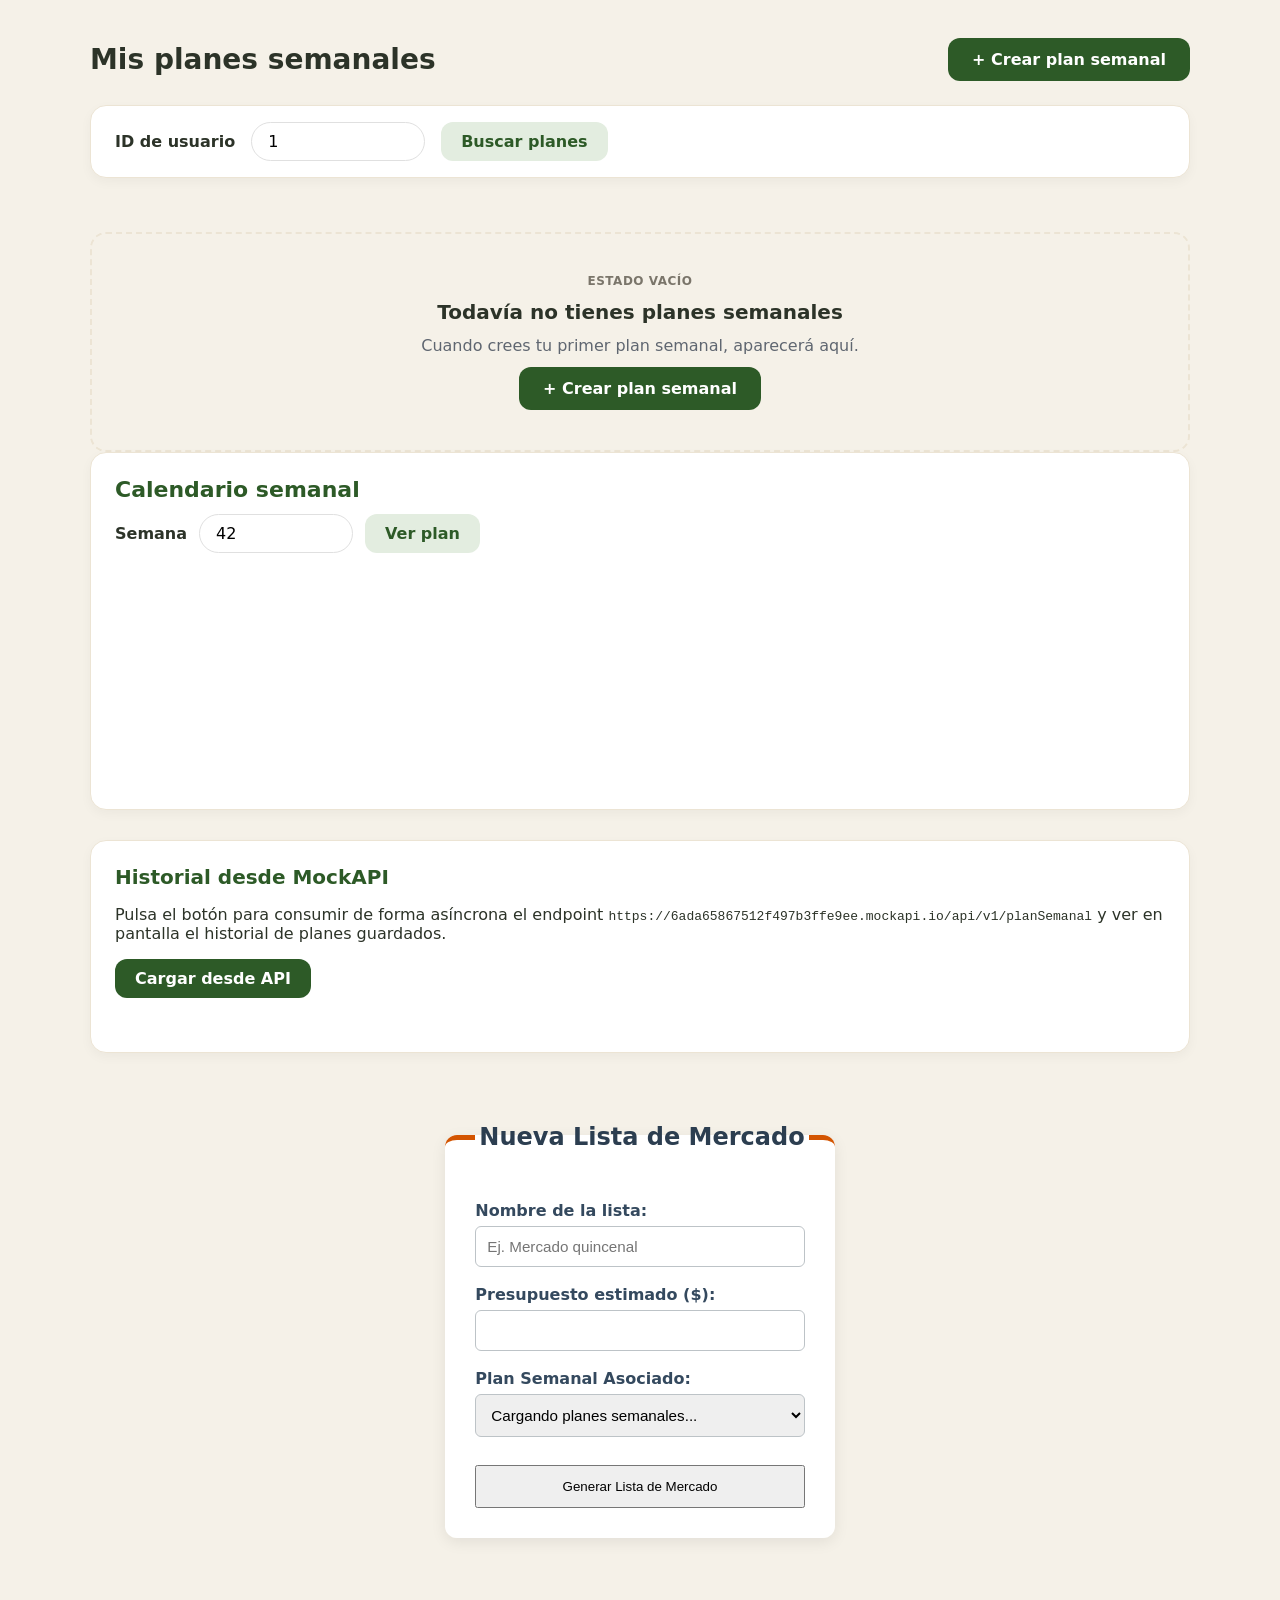
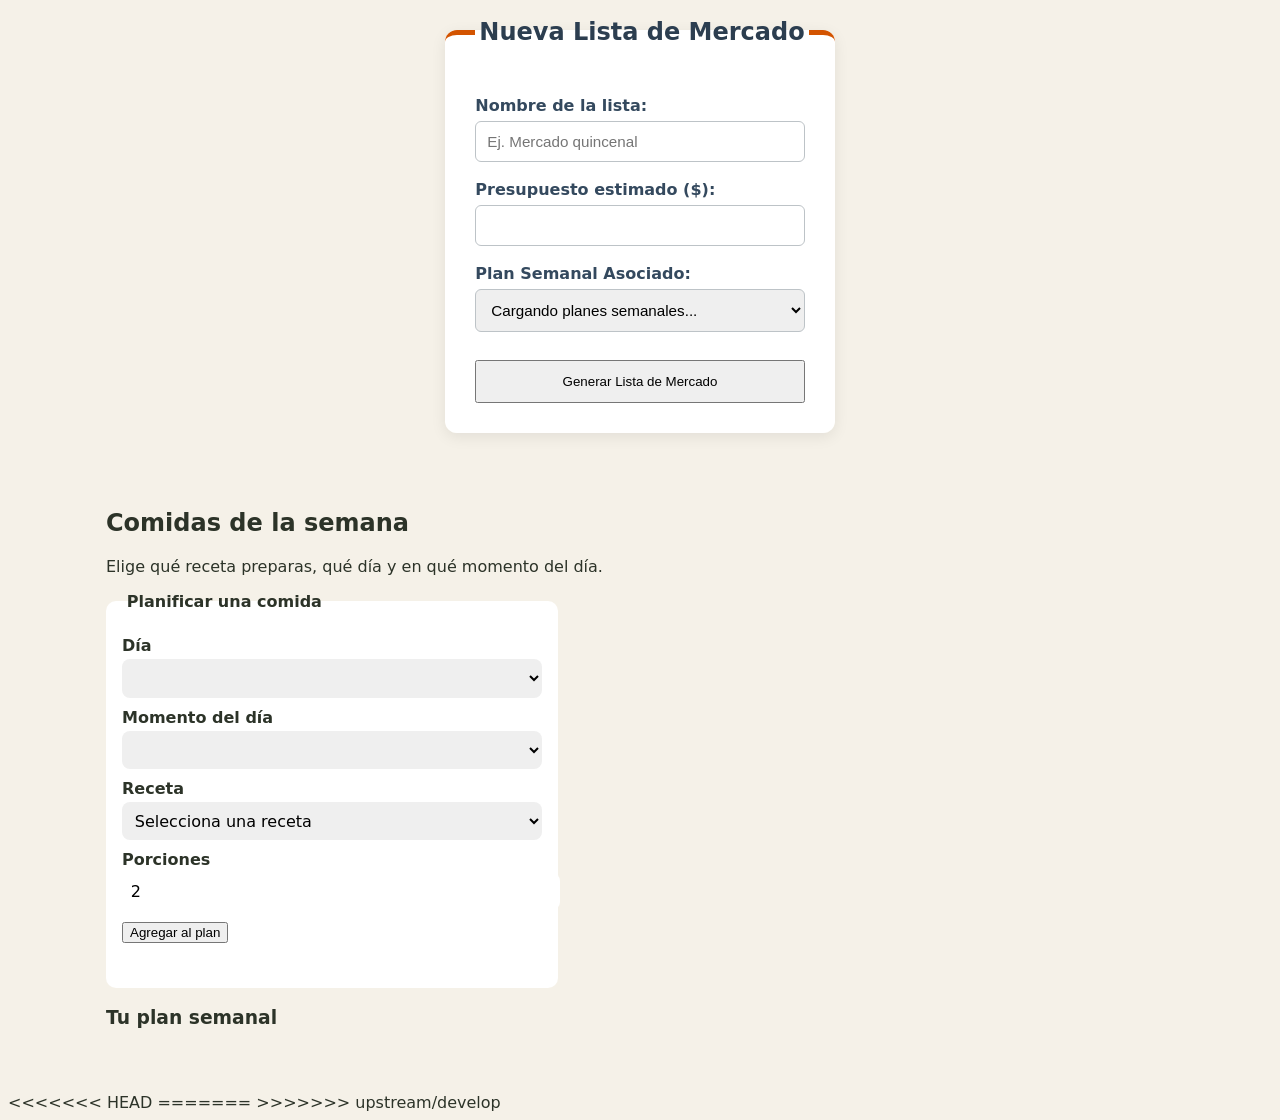
==== commit d3a5e085: "fix: se resuelven conflictos con develop" ====
--- a/modulos/planificador/index.html
+++ b/modulos/planificador/index.html
@@ -6,6 +6,7 @@
   <title>Sazón · Planificador</title>
   <link rel="icon" href="data:,">
   <link rel="stylesheet" href="../../assets/css/sazon.css">
+  <link rel="stylesheet" href="planificador.css">
   <link rel="stylesheet" href="PlanSemanal.css">
 </head>
 <body>
@@ -94,6 +95,98 @@
       </form>
       <div id="listamercado-mensaje" class="listamercado-oculto"></div>
     </section>
+    <!-- ===== G5-LIS · inicio ===== -->
+
+<section class="bloque-modulo listamercado-contenedor">
+
+    <form id="listamercado-form">
+
+        <fieldset class="listamercado-fieldset">
+
+            <legend class="listamercado-legend">Nueva Lista de Mercado</legend>
+
+
+
+            <div class="listamercado-grupo-form">
+
+                <label for="listamercado-nombre" class="listamercado-label">Nombre de la lista:</label>
+
+                <input type="text" id="listamercado-nombre" name="nombre" required placeholder="Ej. Mercado quincenal" class="listamercado-input">
+
+            </div>
+
+
+
+            <div class="listamercado-grupo-form">
+
+                <label for="listamercado-presupuesto" class="listamercado-label">Presupuesto estimado ($):</label>
+
+                <input type="number" id="listamercado-presupuesto" name="presupuesto" required min="0" step="1000" class="listamercado-input">
+
+            </div>
+
+
+
+            <div class="listamercado-grupo-form">
+
+                <label for="listamercado-idPlanSemanal" class="listamercado-label">Plan Semanal Asociado:</label>
+
+                <select id="listamercado-idPlanSemanal" name="idPlanSemanal" required class="listamercado-select">
+
+                    <option value="">Cargando planes semanales...</option>
+
+                </select>
+
+            </div>
+
+
+
+            <button type="submit" class="btn btn-primario listamercado-btn">Generar Lista de Mercado</button>
+
+        </fieldset>
+
+    </form>
+
+    
+
+    <div id="listamercado-mensaje" class="listamercado-oculto"></div>
+
+</section>
+
+<!-- ===== G5-LIS · fin ===== --> 
+
+    <!-- ===== G5-COM · ComidaPlanificada · inicio ===== -->
+    <section class="bloque-modulo planificador" aria-labelledby="tituloComidas">
+      <h2 id="tituloComidas">Comidas de la semana</h2>
+      <p>Elige qué receta preparas, qué día y en qué momento del día.</p>
+
+      <form id="formComida" class="planificador-form" novalidate>
+        <fieldset>
+          <legend>Planificar una comida</legend>
+
+          <label for="diaSemana">Día</label>
+          <select id="diaSemana" name="díaSemana" required></select>
+
+          <label for="tipoComida">Momento del día</label>
+          <select id="tipoComida" name="tipoComida" required></select>
+
+          <label for="idReceta">Receta</label>
+          <select id="idReceta" name="idReceta" required>
+            <option value="">Selecciona una receta</option>
+          </select>
+
+          <label for="porciones">Porciones</label>
+          <input id="porciones" name="porciones" type="number" min="1" max="20" value="2" required>
+
+          <button type="submit">Agregar al plan</button>
+          <p id="mensaje" class="planificador-mensaje" role="status" aria-live="polite"></p>
+        </fieldset>
+      </form>
+
+      <h3 id="tituloSemana">Tu plan semanal</h3>
+      <div id="semana" class="semana" aria-labelledby="tituloSemana"></div>
+    </section>
+    <!-- ===== G5-COM · ComidaPlanificada · fin ===== -->
 
     <dialog id="planificador-modal-plan" class="planificador-modal" aria-labelledby="planificador-modal-titulo">
       <form id="planificador-form-plan" novalidate>
@@ -161,7 +254,15 @@
 
   <script src="../../services/api.config.js"></script>
   <script src="../../assets/js/layout.js"></script>
+<<<<<<< HEAD
   <script src="servicio.js" charset="utf-8"></script>
   <script src="index.js" charset="utf-8"></script>
+=======
+  <script src="../../data/recetas.js"></script>
+  <script src="../../data/planificador.js"></script>
+  <script src="servicio.js"></script>
+  <script src="comidaplanificada.servicio.js"></script>
+  <script src="index.js"></script>
+>>>>>>> upstream/develop
 </body>
 </html>
--- a/modulos/planificador/planificador.css
+++ b/modulos/planificador/planificador.css
@@ -0,0 +1,202 @@
+/* ===== G5-COM · ComidaPlanificada · inicio ===== */
+.planificador {
+  max-width: 1100px;
+  margin: 0 auto;
+  padding: 1rem;
+}
+
+.planificador-form fieldset {
+  border: 1px solid var(--linea);
+  border-radius: 10px;
+  padding: 1rem;
+  margin: 1rem 0;
+  background: #fff;
+  max-width: 420px;
+}
+
+.planificador-form legend {
+  padding: 0 0.3rem;
+  font-weight: 700;
+}
+
+.planificador-form label {
+  display: block;
+  margin: 0.6rem 0 0.25rem;
+  font-weight: 600;
+}
+
+.planificador-form input,
+.planificador-form select {
+  width: 100%;
+  border: 1px solid var(--linea);
+  border-radius: 8px;
+  padding: 0.55rem;
+  font: inherit;
+}
+
+.planificador-form button {
+  margin-top: 0.8rem;
+}
+
+.planificador-mensaje {
+  min-height: 1.2rem;
+  margin: 0.6rem 0 0;
+  font-size: 0.9rem;
+  color: var(--verde);
+}
+
+.planificador-mensaje-error {
+  color: #b3261e;
+}
+
+.semana {
+  display: grid;
+  grid-template-columns: repeat(auto-fit, minmax(220px, 1fr));
+  gap: 1rem;
+  margin-top: 1rem;
+}
+
+.dia-card {
+  background: #fff;
+  border: 1px solid var(--linea);
+  border-top: 4px solid var(--verde);
+  border-radius: 10px;
+  padding: 0.7rem;
+}
+
+.dia-card h3 {
+  margin: 0 0 0.5rem;
+  font-family: "Poppins", sans-serif;
+  font-size: 1rem;
+}
+
+.dia-vacio {
+  margin: 0;
+  font-size: 0.9rem;
+  color: #5b5e60;
+}
+
+.comidas-lista {
+  list-style: none;
+  margin: 0;
+  padding: 0;
+  display: grid;
+  gap: 0.5rem;
+}
+
+.comida-item {
+  display: grid;
+  gap: 0.15rem;
+  padding: 0.5rem;
+  background: var(--crema-2);
+  border-radius: 8px;
+  font-size: 0.9rem;
+}
+
+.comida-porciones {
+  color: #5b5e60;
+}
+
+.comida-quitar {
+  justify-self: start;
+  margin-top: 0.3rem;
+  font-size: 0.85rem;
+}
+
+/* ===== G5-COM · ComidaPlanificada · fin ===== */
+
+/* ===== G5-LIS · inicio ===== */
+
+.listamercado-contenedor {
+    display: flex;
+    justify-content: center;
+    align-items: center;
+    padding: 40px 20px;
+}
+
+.listamercado-fieldset {
+    background: #ffffff;
+    padding: 30px;
+    border-radius: 12px;
+    box-shadow: 0 4px 15px rgba(0, 0, 0, 0.08);
+    width: 100%;
+    max-width: 450px;
+    border-top: 5px solid #d35400;
+    border-left: none;
+    border-right: none;
+    border-bottom: none;
+    margin: 0 auto;
+}
+
+.listamercado-legend {
+    color: #2c3e50;
+    font-size: 1.5rem;
+    font-weight: bold;
+    text-align: center;
+    margin-bottom: 20px;
+    width: 100%;
+}
+
+.listamercado-grupo-form {
+    margin-bottom: 18px;
+}
+
+.listamercado-label {
+    display: block;
+    font-weight: 600;
+    margin-bottom: 6px;
+    color: #34495e;
+}
+
+.listamercado-input, 
+.listamercado-select {
+    width: 100%;
+    padding: 11px;
+    border: 1px solid #bdc3c7;
+    border-radius: 6px;
+    box-sizing: border-box;
+    font-size: 0.95rem;
+}
+
+.listamercado-input:focus, 
+.listamercado-select:focus {
+    border-color: #d35400;
+    outline: none;
+}
+
+.listamercado-btn {
+    width: 100%;
+    padding: 12px;
+    margin-top: 10px;
+    /* El color y fondo base lo pone sazon.css con .btn-primario, aquí controlamos el ancho */
+}
+
+.listamercado-alerta-exito {
+    margin-top: 20px;
+    padding: 12px;
+    background-color: #d4edda;
+    color: #155724;
+    border: 1px solid #c3e6cb;
+    border-radius: 6px;
+    text-align: center;
+    font-weight: 600;
+    font-size: 0.9rem;
+}
+
+.listamercado-alerta-error {
+    margin-top: 20px;
+    padding: 12px;
+    background-color: #f8d7da;
+    color: #721c24;
+    border: 1px solid #f5c6cb;
+    border-radius: 6px;
+    text-align: center;
+    font-weight: 600;
+    font-size: 0.9rem;
+}
+
+.listamercado-oculto {
+    display: none;
+}
+
+/* ===== G5-LIS · fin ===== */
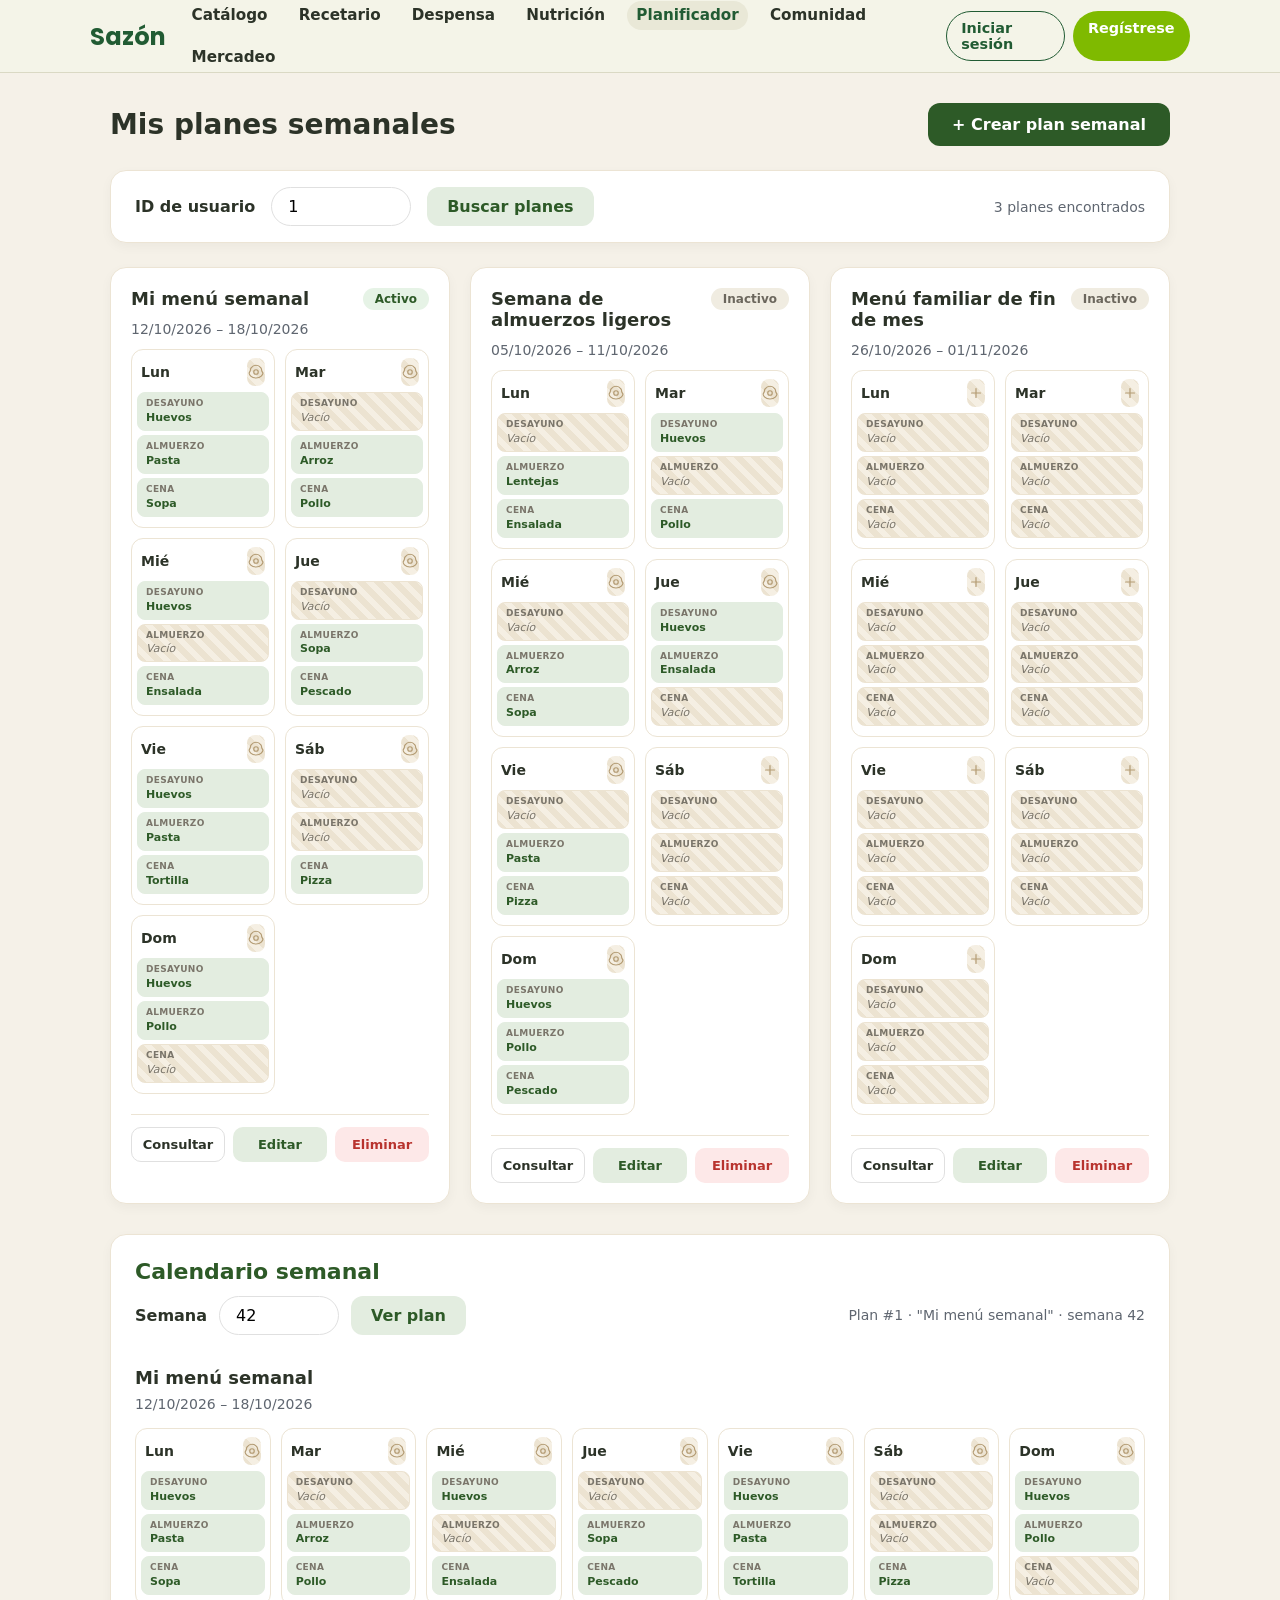
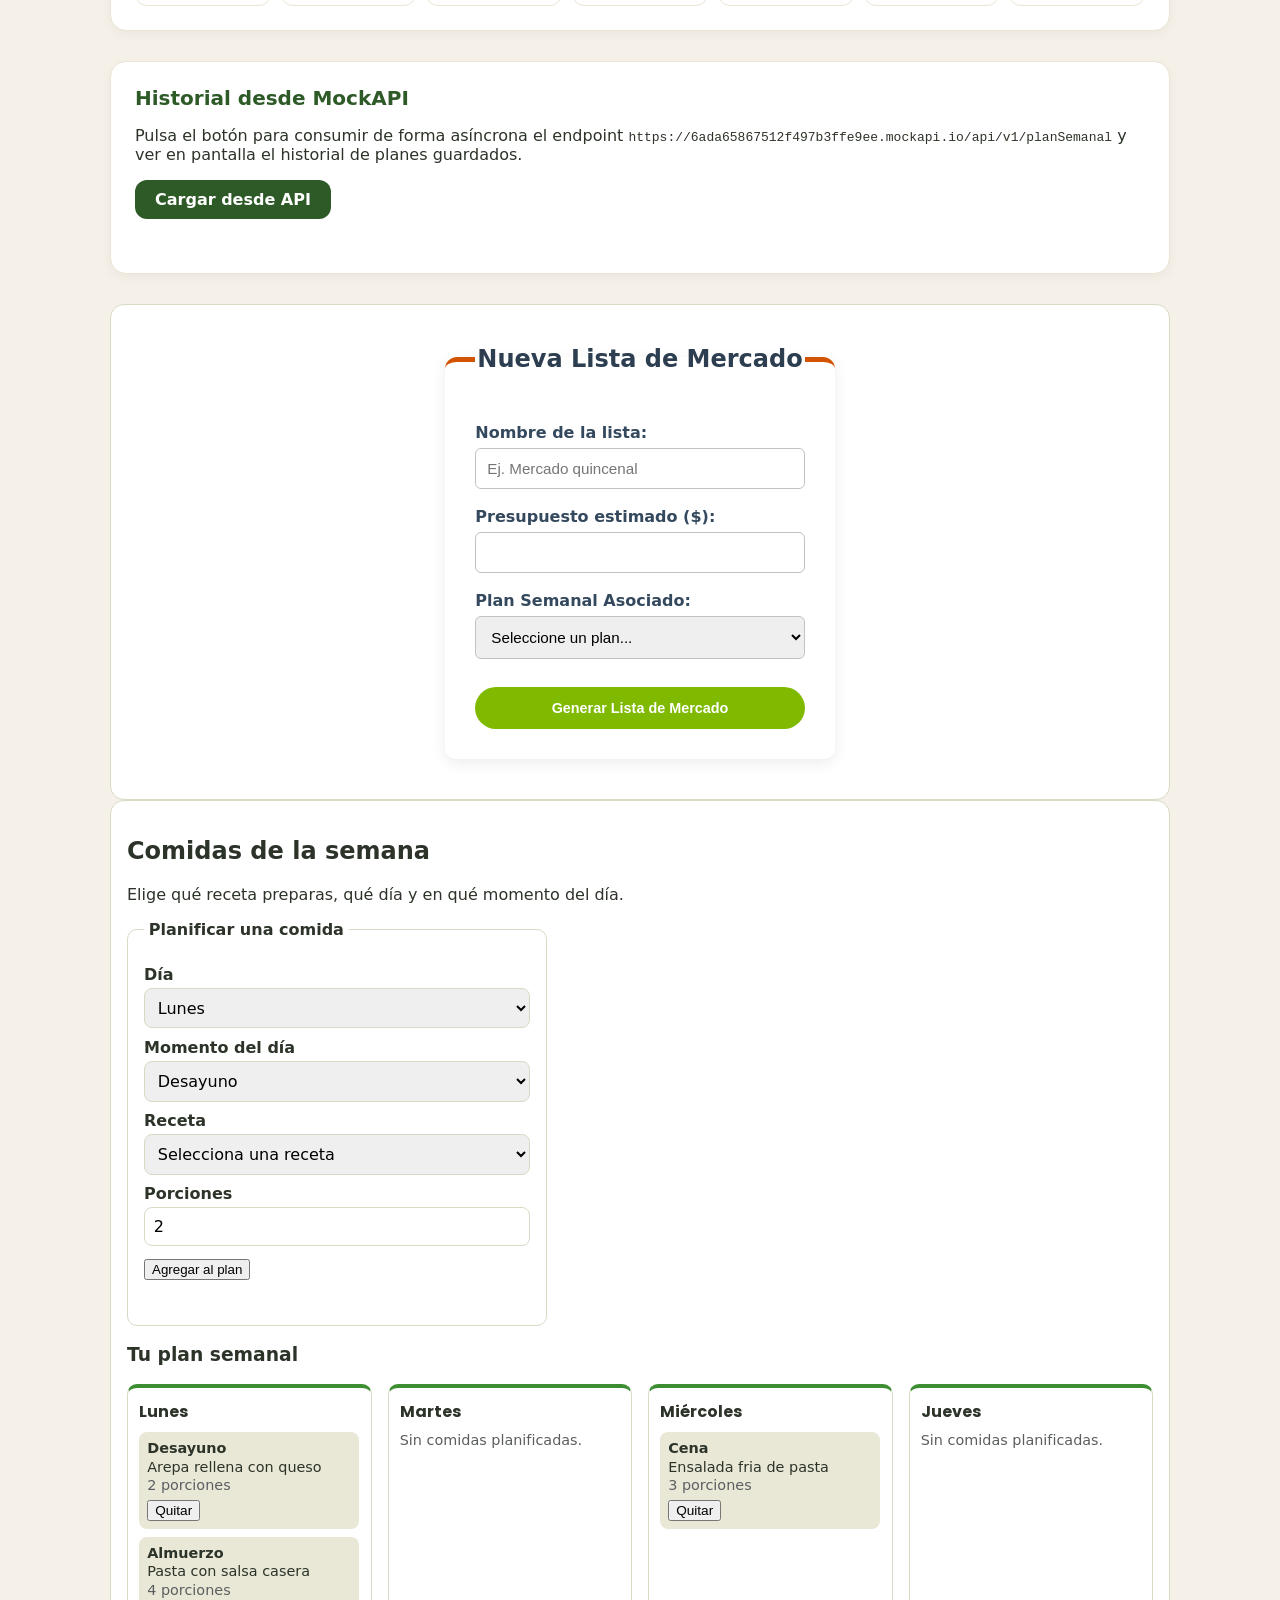
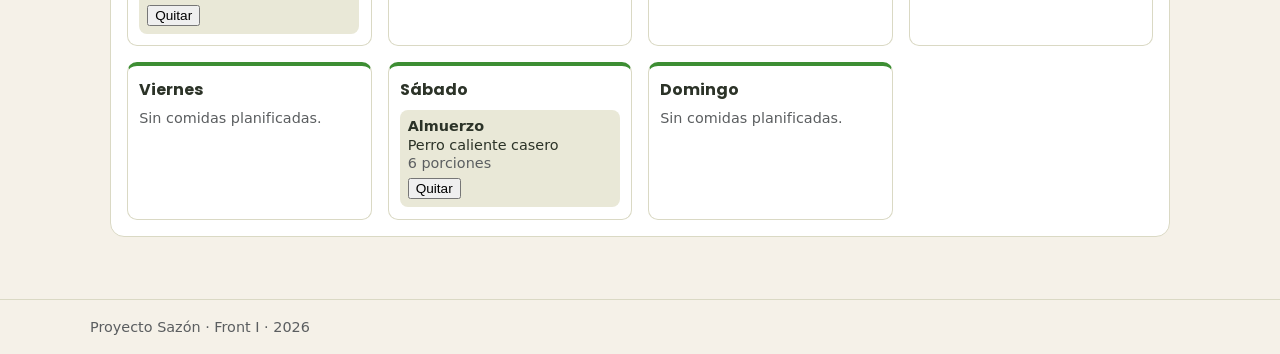
==== commit bf2a558c: "fix(planificador): resolver marcadores de conflicto en index.html e index.js" ====
--- a/modulos/planificador/index.html
+++ b/modulos/planificador/index.html
@@ -95,65 +95,7 @@
       </form>
       <div id="listamercado-mensaje" class="listamercado-oculto"></div>
     </section>
-    <!-- ===== G5-LIS · inicio ===== -->
-
-<section class="bloque-modulo listamercado-contenedor">
-
-    <form id="listamercado-form">
-
-        <fieldset class="listamercado-fieldset">
-
-            <legend class="listamercado-legend">Nueva Lista de Mercado</legend>
-
-
-
-            <div class="listamercado-grupo-form">
-
-                <label for="listamercado-nombre" class="listamercado-label">Nombre de la lista:</label>
-
-                <input type="text" id="listamercado-nombre" name="nombre" required placeholder="Ej. Mercado quincenal" class="listamercado-input">
-
-            </div>
-
-
-
-            <div class="listamercado-grupo-form">
-
-                <label for="listamercado-presupuesto" class="listamercado-label">Presupuesto estimado ($):</label>
-
-                <input type="number" id="listamercado-presupuesto" name="presupuesto" required min="0" step="1000" class="listamercado-input">
-
-            </div>
-
-
-
-            <div class="listamercado-grupo-form">
-
-                <label for="listamercado-idPlanSemanal" class="listamercado-label">Plan Semanal Asociado:</label>
-
-                <select id="listamercado-idPlanSemanal" name="idPlanSemanal" required class="listamercado-select">
-
-                    <option value="">Cargando planes semanales...</option>
-
-                </select>
-
-            </div>
-
-
-
-            <button type="submit" class="btn btn-primario listamercado-btn">Generar Lista de Mercado</button>
-
-        </fieldset>
-
-    </form>
-
-    
-
-    <div id="listamercado-mensaje" class="listamercado-oculto"></div>
-
-</section>
-
-<!-- ===== G5-LIS · fin ===== --> 
+  
 
     <!-- ===== G5-COM · ComidaPlanificada · inicio ===== -->
     <section class="bloque-modulo planificador" aria-labelledby="tituloComidas">
@@ -254,15 +196,10 @@
 
   <script src="../../services/api.config.js"></script>
   <script src="../../assets/js/layout.js"></script>
-<<<<<<< HEAD
-  <script src="servicio.js" charset="utf-8"></script>
-  <script src="index.js" charset="utf-8"></script>
-=======
   <script src="../../data/recetas.js"></script>
   <script src="../../data/planificador.js"></script>
-  <script src="servicio.js"></script>
+  <script src="servicio.js" charset="utf-8"></script>
   <script src="comidaplanificada.servicio.js"></script>
-  <script src="index.js"></script>
->>>>>>> upstream/develop
+  <script src="index.js" charset="utf-8"></script>
 </body>
 </html>
--- a/assets/css/sazon.css
+++ b/assets/css/sazon.css
@@ -0,0 +1,240 @@
+@import url("https://fonts.googleapis.com/css2?family=Poppins:wght@400;500;600;700&family=Inter:wght@400;500;600;700&display=swap");
+
+:root {
+  --verde-noche: #114622;
+  --verde-hondo: #215b33;
+  --verde: #3d8e33;
+  --hoja: #7fba00;
+  --teal: #569e8f;
+  --rojo: #d6121a;
+  --tinta: #2a1605;
+  --texto: #3f4040;
+  --gris: #989898;
+  --crema: #f4f4e8;
+  --crema-2: #e9e8d7;
+  --card: #ffffff;
+  --linea: #dad9c4;
+}
+
+*,
+*::before,
+*::after {
+  box-sizing: border-box;
+}
+
+body {
+  margin: 0;
+  font-family: "Inter", sans-serif;
+  color: var(--texto);
+  background: var(--crema);
+}
+
+a {
+  color: inherit;
+}
+
+.contenedor {
+  width: min(1100px, 92%);
+  margin: 0 auto;
+}
+
+.topbar {
+  border-bottom: 1px solid var(--linea);
+  background: var(--crema);
+}
+
+.topbar-interno {
+  min-height: 72px;
+  display: flex;
+  align-items: center;
+  justify-content: space-between;
+  gap: 1rem;
+}
+
+.marca {
+  font-family: "Poppins", sans-serif;
+  font-size: 1.5rem;
+  font-weight: 700;
+  color: var(--verde-hondo);
+  text-decoration: none;
+}
+
+.navegacion {
+  display: flex;
+  flex-wrap: wrap;
+  gap: 0.75rem;
+}
+
+.navegacion a {
+  text-decoration: none;
+  font-weight: 600;
+  font-size: 0.95rem;
+  padding: 0.35rem 0.6rem;
+  border-radius: 999px;
+}
+
+.navegacion a:hover,
+.navegacion a.activo {
+  background: var(--crema-2);
+  color: var(--verde-hondo);
+}
+
+.acciones {
+  display: flex;
+  gap: 0.5rem;
+}
+
+.btn {
+  border: 1px solid transparent;
+  border-radius: 999px;
+  padding: 0.5rem 0.9rem;
+  font-size: 0.9rem;
+  font-weight: 600;
+  text-decoration: none;
+}
+
+.btn-primario {
+  background: var(--hoja);
+  color: #fff;
+}
+
+.btn-secundario {
+  border-color: var(--verde-hondo);
+  color: var(--verde-hondo);
+  background: transparent;
+}
+
+.hero {
+  margin: 2rem 0 1.5rem;
+  padding: 2rem;
+  border-radius: 18px;
+  color: #fff;
+  background: linear-gradient(135deg, var(--verde-noche), var(--verde));
+}
+
+.hero-etiqueta {
+  margin: 0 0 0.5rem;
+  font-weight: 600;
+  font-size: 0.85rem;
+  color: #d8ecba;
+  text-transform: uppercase;
+  letter-spacing: 0.08em;
+}
+
+.hero h1 {
+  margin: 0;
+  font-family: "Poppins", sans-serif;
+  font-size: clamp(2rem, 4vw, 3rem);
+}
+
+.hero-texto {
+  margin: 0.8rem 0 0;
+  max-width: 55ch;
+}
+
+.modulos-grid {
+  display: grid;
+  grid-template-columns: repeat(auto-fit, minmax(220px, 1fr));
+  gap: 1rem;
+  margin-bottom: 2.2rem;
+}
+
+.tarjeta-modulo {
+  display: block;
+  background: var(--card);
+  border: 1px solid var(--linea);
+  border-left: 5px solid var(--verde);
+  border-radius: 14px;
+  padding: 1rem;
+  text-decoration: none;
+  transition: transform 0.15s ease, box-shadow 0.15s ease;
+}
+
+.tarjeta-modulo:hover {
+  transform: translateY(-3px);
+  box-shadow: 0 12px 24px rgba(17, 70, 34, 0.12);
+}
+
+.tarjeta-modulo h2 {
+  margin: 0 0 0.35rem;
+  font-family: "Poppins", sans-serif;
+  font-size: 1.2rem;
+}
+
+.tarjeta-modulo p {
+  margin: 0;
+  color: #5b5e60;
+}
+
+.tarjeta-catalogo {
+  border-left-color: #3d8e33;
+}
+
+.tarjeta-usuarios {
+  border-left-color: #215b33;
+}
+
+.tarjeta-recetario {
+  border-left-color: #569e8f;
+}
+
+.tarjeta-despensa {
+  border-left-color: #f1c85c;
+}
+
+.tarjeta-nutricion {
+  border-left-color: #7fba00;
+}
+
+.tarjeta-planificador {
+  border-left-color: #ea885c;
+}
+
+.tarjeta-comunidad {
+  border-left-color: #ce9754;
+}
+
+.tarjeta-mercadeo {
+  border-left-color: #d6121a;
+}
+
+.pagina-modulo {
+  padding: 2rem 0;
+}
+
+.bloque-modulo {
+  background: #fff;
+  border: 1px solid var(--linea);
+  border-radius: 14px;
+  padding: 1.25rem;
+}
+
+.bloque-modulo h1 {
+  margin-top: 0;
+  font-family: "Poppins", sans-serif;
+}
+
+.mensaje-estado {
+  margin-top: 1rem;
+  padding: 0.7rem 0.9rem;
+  border: 1px solid #cfe3b8;
+  border-radius: 10px;
+  background: #edf4e1;
+  color: var(--verde-hondo);
+}
+
+.site-footer {
+  margin-top: 2rem;
+  padding: 1.2rem 0;
+  border-top: 1px solid var(--linea);
+  font-size: 0.9rem;
+  color: #5b5e60;
+}
+
+@media (max-width: 900px) {
+  .topbar-interno {
+    align-items: flex-start;
+    flex-direction: column;
+    padding: 0.8rem 0;
+  }
+}
